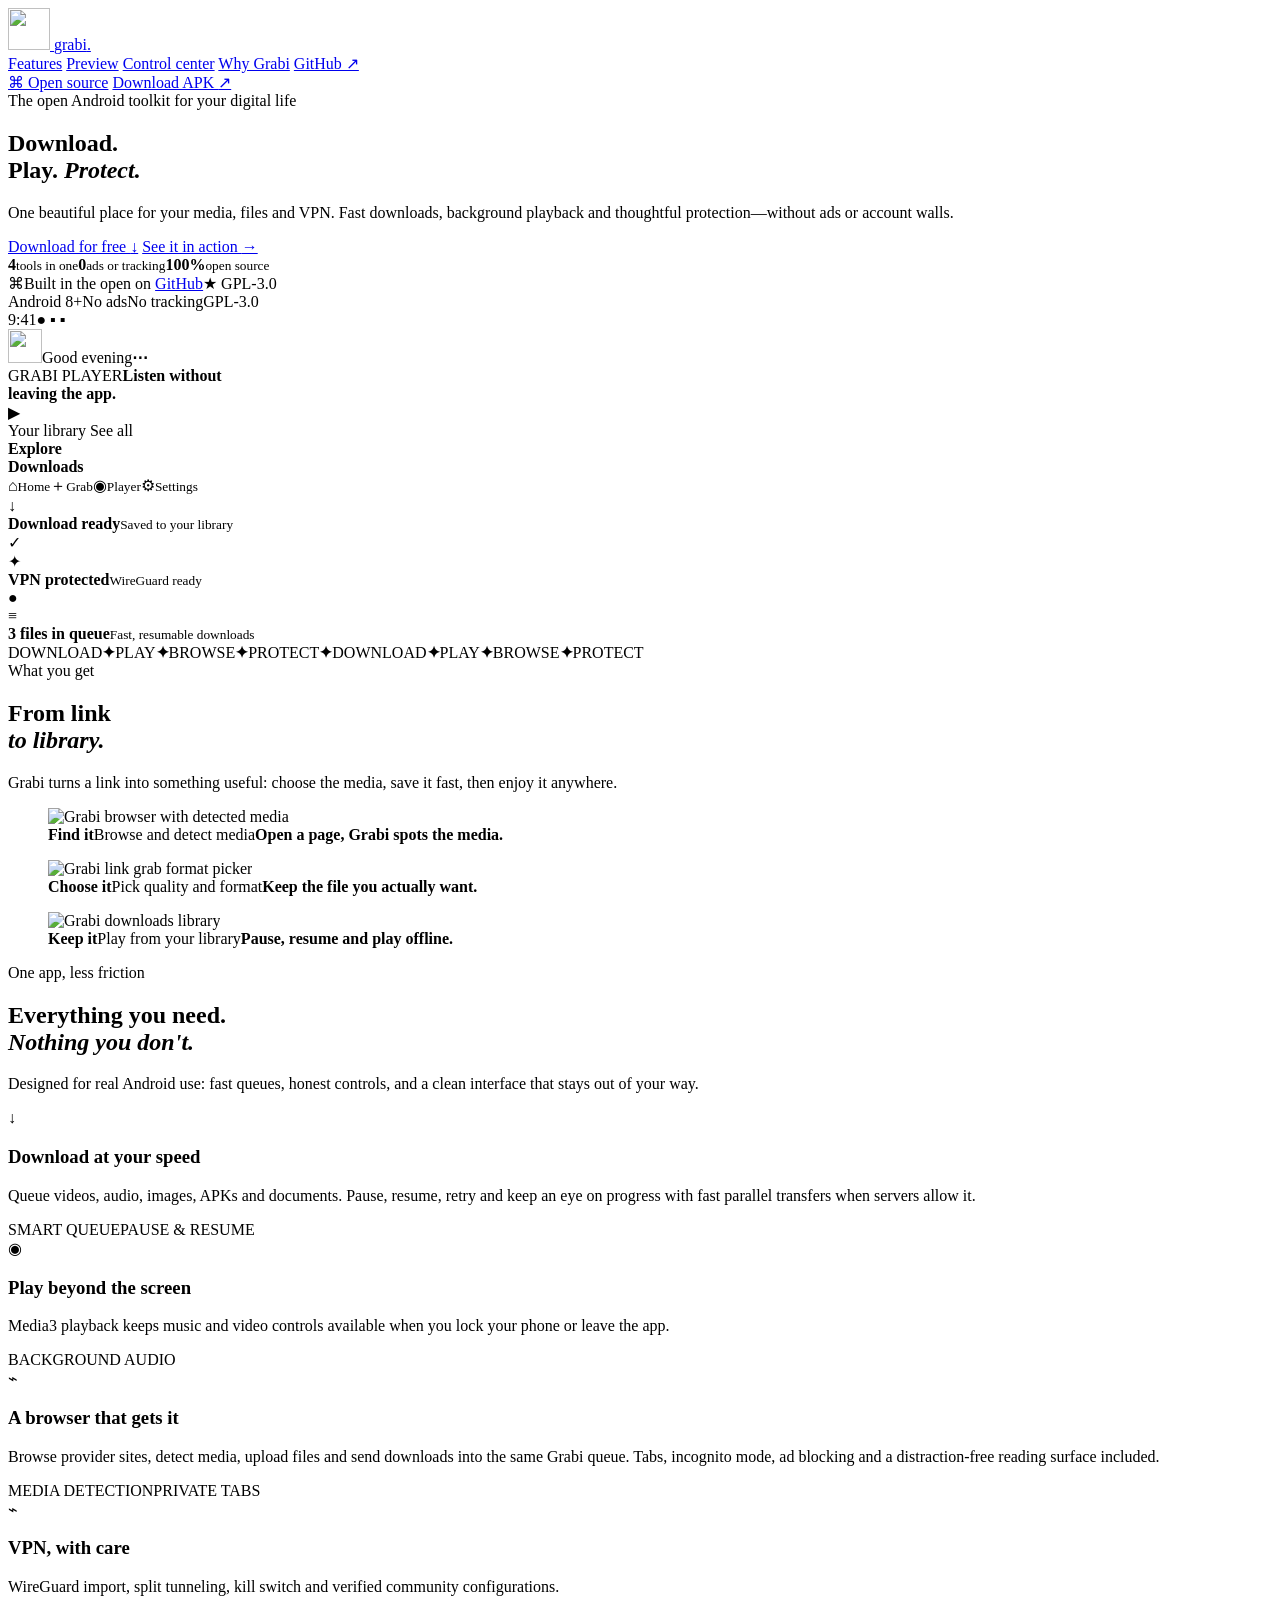
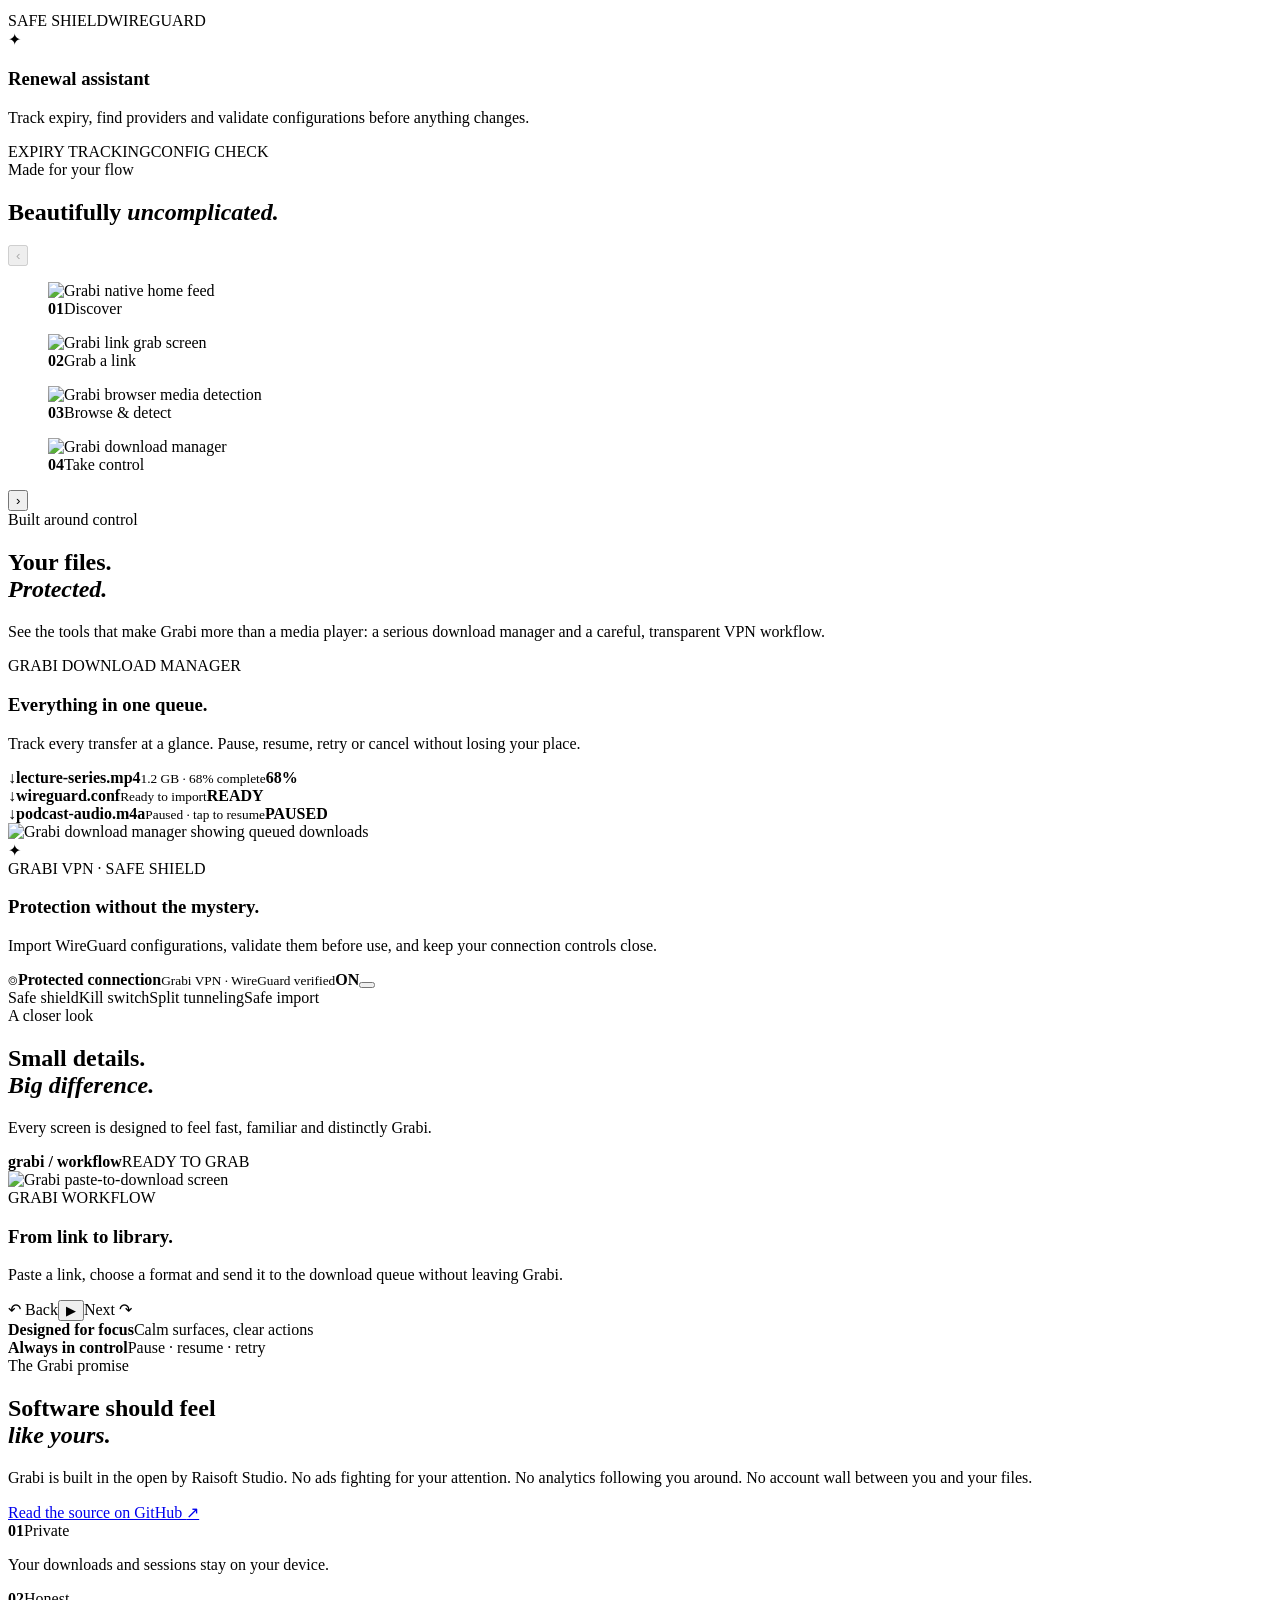
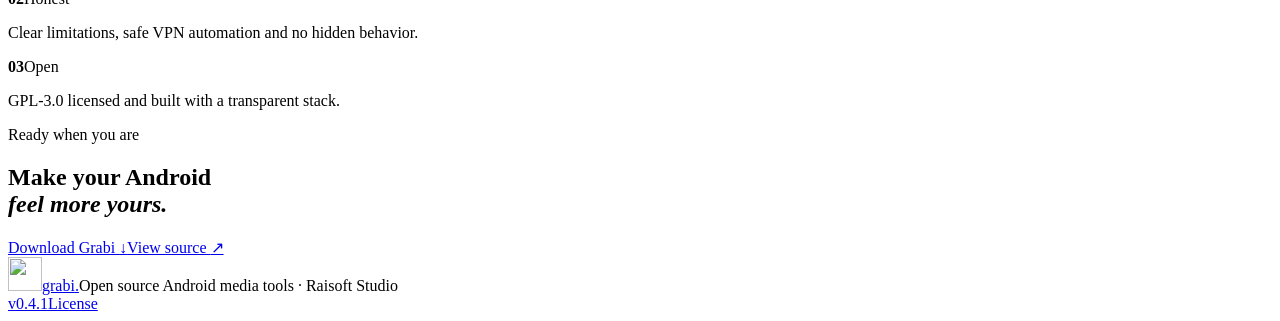
==== website/index.html @ 08a5927a "design: replace feature numbers with benefit capsules Co-authored-by: Copilot <223556219+Copilot@use" ====
<!doctype html>
<html lang="en">
  <head>
    <meta charset="utf-8">
    <meta name="viewport" content="width=device-width, initial-scale=1">
    <meta name="theme-color" content="#f5f0e8">
    <meta name="description" content="Grabi is a private, open-source Android downloader, player, browser and VPN companion. Download media, play in the background, browse safely and manage WireGuard configurations.">
    <meta name="keywords" content="Android video downloader, open source downloader, background player, media browser, WireGuard VPN, Grabi">
    <meta name="author" content="Raisul Islam · Raisoft Studio">
    <meta property="og:type" content="website">
    <meta property="og:url" content="https://grabi.app/">
    <meta property="og:title" content="Grabi · Your media, your way">
    <meta property="og:description" content="A beautiful, private Android media toolkit with a fast download queue, native player, browser and WireGuard VPN tools.">
    <meta property="og:image" content="https://grabi.app/assets/grabi_logo.png">
    <meta name="twitter:card" content="summary_large_image">
    <meta name="twitter:title" content="Grabi · Your media, your way">
    <meta name="twitter:description" content="Open-source Android downloads, playback, browsing and VPN tools.">
    <meta name="twitter:image" content="https://grabi.app/assets/grabi_logo.png">
    <link rel="canonical" href="https://grabi.app/">
    <link rel="icon" href="/assets/grabi_logo.png">
    <link rel="preconnect" href="https://fonts.googleapis.com">
    <link rel="preconnect" href="https://fonts.gstatic.com" crossorigin>
    <link href="https://fonts.googleapis.com/css2?family=DM+Sans:wght@400;500;600;700&family=Space+Grotesk:wght@500;600;700&display=swap" rel="stylesheet">
    <link rel="stylesheet" href="/styles.css">
    <script type="application/ld+json">
      {
        "@context": "https://schema.org",
        "@type": "SoftwareApplication",
        "name": "Grabi",
        "applicationCategory": "MultimediaApplication",
        "operatingSystem": "Android 8.0+",
        "softwareVersion": "0.4.1",
        "description": "Open-source Android downloader, player, browser and WireGuard VPN companion.",
        "downloadUrl": "https://github.com/raicore-official/grabi/releases/download/v0.4.1/grabi-v0.4.1.apk",
        "license": "https://www.gnu.org/licenses/gpl-3.0.html",
        "author": { "@type": "Person", "name": "Raisul Islam" },
        "offers": { "@type": "Offer", "price": "0", "priceCurrency": "USD" }
      }
    </script>
  </head>
  <body>
    <div class="grain" aria-hidden="true"></div>
    <header class="nav shell">
      <a class="brand" href="/" aria-label="Grabi home">
        <img src="/assets/grabi_logo.png" alt="" width="42" height="42">
        <span>grabi<span class="dot">.</span></span>
      </a>
      <nav aria-label="Main navigation">
        <a href="#features">Features</a>
        <a href="#screens">Preview</a>
        <a href="#control">Control center</a>
        <a href="#why">Why Grabi</a>
        <a href="https://github.com/raicore-official/grabi" target="_blank" rel="noreferrer">GitHub ↗</a>
      </nav>
      <div class="nav-actions">
        <a class="github-link" href="https://github.com/raicore-official/grabi" target="_blank" rel="noreferrer"><span class="github-mark">⌘</span> Open source</a>
        <a class="button button-small button-quiet" data-download-link href="https://github.com/raicore-official/grabi/releases/download/v0.4.1/grabi-v0.4.1.apk">Download APK <span>↗</span></a>
      </div>
    </header>

    <main>
      <section class="hero shell">
        <div class="hero-copy reveal">
          <div class="eyebrow"><span class="pulse"></span> The open Android toolkit for your digital life</div>
          <h1>Download.<br>Play. <em>Protect.</em></h1>
          <p class="hero-lede">One beautiful place for your media, files and VPN. Fast downloads, background playback and thoughtful protection—without ads or account walls.</p>
          <div class="hero-actions">
            <a class="button button-primary" data-download-link href="https://github.com/raicore-official/grabi/releases/download/v0.4.2/grabi-v0.4.2.apk">Download for free <span>↓</span></a>
            <a class="text-link" href="#control">See it in action <span>→</span></a>
          </div>
          <div class="hero-proof"><span><strong>4</strong><small>tools in one</small></span><i></i><span><strong>0</strong><small>ads or tracking</small></span><i></i><span><strong>100%</strong><small>open source</small></span></div>
          <div class="hero-source"><span class="source-avatar">⌘</span><span>Built in the open on <a href="https://github.com/raicore-official/grabi" target="_blank" rel="noreferrer">GitHub</a></span><span class="source-stars">★  GPL-3.0</span></div>
          <div class="trust-row"><span>Android 8+</span><i></i><span>No ads</span><i></i><span>No tracking</span><i></i><span>GPL-3.0</span></div>
        </div>
        <div class="hero-art reveal reveal-delay" aria-label="Grabi app preview">
          <div class="orb orb-one"></div><div class="orb orb-two"></div>
          <div class="phone">
            <div class="phone-top"><span>9:41</span><span>● ▪ ▪</span></div>
            <div class="phone-brand"><img src="/assets/grabi_logo.png" alt="" width="34" height="34"><span>Good evening</span><b>⋯</b></div>
            <div class="phone-card featured"><span class="mini-label">GRABI PLAYER</span><strong>Listen without<br>leaving the app.</strong><div class="play-circle">▶</div></div>
            <div class="phone-heading">Your library <span>See all</span></div>
            <div class="mini-grid"><div><img src="/assets/home.png" alt=""><b>Explore</b></div><div><img src="/assets/downloads.png" alt=""><b>Downloads</b></div></div>
            <div class="phone-nav"><span>⌂<small>Home</small></span><span>＋<small>Grab</small></span><span>◉<small>Player</small></span><span>⚙<small>Settings</small></span></div>
          </div>
          <div class="float-card float-download"><span class="float-icon">↓</span><div><b>Download ready</b><small>Saved to your library</small></div><span class="check">✓</span></div>
          <div class="float-card float-private"><span>✦</span><div><b>VPN protected</b><small>WireGuard ready</small></div><span class="check">●</span></div>
          <div class="float-card float-queue"><span class="float-icon">≡</span><div><b>3 files in queue</b><small>Fast, resumable downloads</small></div></div>
        </div>
      </section>

      <section class="ticker" aria-label="Grabi capabilities">
        <div class="ticker-track"><span>DOWNLOAD</span><b>✦</b><span>PLAY</span><b>✦</b><span>BROWSE</span><b>✦</b><span>PROTECT</span><b>✦</b><span>DOWNLOAD</span><b>✦</b><span>PLAY</span><b>✦</b><span>BROWSE</span><b>✦</b><span>PROTECT</span></div>
      </section>

      <section class="inside-section shell">
        <div class="inside-heading section-intro reveal"><div class="eyebrow">What you get</div><h2>From link<br><em>to library.</em></h2><p>Grabi turns a link into something useful: choose the media, save it fast, then enjoy it anywhere.</p></div>
        <div class="inside-grid">
          <figure class="inside-card inside-browser reveal"><img src="/assets/browser.png" alt="Grabi browser with detected media"><figcaption><b>Find it</b><span>Browse and detect media</span><strong>Open a page, Grabi spots the media.</strong></figcaption></figure>
          <figure class="inside-card inside-grab reveal reveal-delay"><img src="/assets/grab.png" alt="Grabi link grab format picker"><figcaption><b>Choose it</b><span>Pick quality and format</span><strong>Keep the file you actually want.</strong></figcaption></figure>
          <figure class="inside-card inside-explore reveal"><img src="/assets/downloads.png" alt="Grabi downloads library"><figcaption><b>Keep it</b><span>Play from your library</span><strong>Pause, resume and play offline.</strong></figcaption></figure>
        </div>
      </section>

      <section id="features" class="section shell">
        <div class="section-intro reveal"><div class="eyebrow">One app, less friction</div><h2>Everything you need.<br><em>Nothing you don't.</em></h2><p>Designed for real Android use: fast queues, honest controls, and a clean interface that stays out of your way.</p></div>
        <div class="feature-grid">
          <article class="feature-card download-topic feature-wide reveal"><div class="feature-icon orange">↓</div><h3>Download at your speed</h3><p>Queue videos, audio, images, APKs and documents. Pause, resume, retry and keep an eye on progress with fast parallel transfers when servers allow it.</p><span class="feature-tag">SMART QUEUE</span><span class="feature-tag">PAUSE &amp; RESUME</span></article>
          <article class="feature-card player-topic dark-card reveal"><div class="feature-icon mint">◉</div><h3>Play beyond the screen</h3><p>Media3 playback keeps music and video controls available when you lock your phone or leave the app.</p><span class="feature-tag">BACKGROUND AUDIO</span></article>
          <article class="feature-card browser-topic feature-wide lavender reveal"><div class="feature-icon violet">⌁</div><h3>A browser that gets it</h3><p>Browse provider sites, detect media, upload files and send downloads into the same Grabi queue. Tabs, incognito mode, ad blocking and a distraction-free reading surface included.</p><span class="feature-tag">MEDIA DETECTION</span><span class="feature-tag">PRIVATE TABS</span></article>
          <article class="feature-card vpn-topic reveal"><div class="feature-icon peach">⌁</div><h3>VPN, with care</h3><p>WireGuard import, split tunneling, kill switch and verified community configurations.</p><span class="feature-tag">SAFE SHIELD</span><span class="feature-tag">WIREGUARD</span></article>
          <article class="feature-card renewal-topic reveal"><div class="feature-icon blue">✦</div><h3>Renewal assistant</h3><p>Track expiry, find providers and validate configurations before anything changes.</p><span class="feature-tag">EXPIRY TRACKING</span><span class="feature-tag">CONFIG CHECK</span></article>
        </div>
      </section>

      <section id="screens" class="screens-section">
        <div class="shell">
          <div class="section-intro reveal"><div class="eyebrow">Made for your flow</div><h2>Beautifully <em>uncomplicated.</em></h2></div>
          <div class="screens-carousel">
            <button class="carousel-arrow carousel-prev" type="button" aria-label="Previous app preview" disabled>‹</button>
            <div class="screens-scroll" tabindex="0">
            <figure class="screen-shot reveal"><img src="/assets/home.png" alt="Grabi native home feed"><figcaption><b>01</b><span>Discover</span></figcaption></figure>
            <figure class="screen-shot screen-offset reveal reveal-delay"><img src="/assets/grab.png" alt="Grabi link grab screen"><figcaption><b>02</b><span>Grab a link</span></figcaption></figure>
            <figure class="screen-shot reveal"><img src="/assets/browser.png" alt="Grabi browser media detection"><figcaption><b>03</b><span>Browse & detect</span></figcaption></figure>
            <figure class="screen-shot screen-offset reveal reveal-delay"><img src="/assets/downloads.png" alt="Grabi download manager"><figcaption><b>04</b><span>Take control</span></figcaption></figure>
            </div>
            <button class="carousel-arrow carousel-next" type="button" aria-label="Next app preview">›</button>
          </div>
        </div>
      </section>

      <section id="control" class="control-section shell">
        <div class="section-intro reveal"><div class="eyebrow">Built around control</div><h2>Your files.<br><em>Protected.</em></h2><p>See the tools that make Grabi more than a media player: a serious download manager and a careful, transparent VPN workflow.</p></div>
        <div class="control-grid">
          <article class="control-card download-control reveal">
            <div class="control-copy"><span class="mini-label">GRABI DOWNLOAD MANAGER</span><h3>Everything in one queue.</h3><p>Track every transfer at a glance. Pause, resume, retry or cancel without losing your place.</p><div class="transfer-list"><div><span class="transfer-icon">↓</span><span><b>lecture-series.mp4</b><small>1.2 GB · 68% complete</small></span><strong>68%</strong></div><div><span class="transfer-icon">↓</span><span><b>wireguard.conf</b><small>Ready to import</small></span><strong class="ready">READY</strong></div><div><span class="transfer-icon">↓</span><span><b>podcast-audio.m4a</b><small>Paused · tap to resume</small></span><strong class="paused">PAUSED</strong></div></div></div>
            <img src="/assets/downloads.png" alt="Grabi download manager showing queued downloads">
          </article>
          <article class="control-card vpn-control reveal reveal-delay">
            <div class="vpn-orbit" aria-hidden="true"><span>✦</span><i></i><i></i></div>
            <div class="control-copy"><span class="mini-label">GRABI VPN · SAFE SHIELD</span><h3>Protection without the mystery.</h3><p>Import WireGuard configurations, validate them before use, and keep your connection controls close.</p><div class="vpn-status" data-vpn-status="on"><span class="vpn-shield" aria-hidden="true">⌾</span><span class="status-dot"></span><span><b class="vpn-status-title">Protected connection</b><small class="vpn-status-detail">Grabi VPN · WireGuard verified</small></span><strong class="vpn-status-state">ON</strong><button class="vpn-toggle" type="button" aria-pressed="true" aria-label="Turn VPN off"><span></span></button></div><div class="vpn-pills"><span>Safe shield</span><span>Kill switch</span><span>Split tunneling</span><span>Safe import</span></div></div>
          </article>
        </div>
      </section>

      <section class="showcase shell">
        <div class="showcase-heading reveal"><div class="eyebrow">A closer look</div><h2>Small details.<br><em>Big difference.</em></h2><p>Every screen is designed to feel fast, familiar and distinctly Grabi.</p></div>
        <div class="showcase-board reveal reveal-delay">
          <div class="showcase-window">
            <div class="window-bar"><span><i></i><i></i><i></i></span><b>grabi / workflow</b><span class="window-pill">READY TO GRAB</span></div>
            <div class="window-content">
              <div class="album-art"><img src="/assets/grab.png" alt="Grabi paste-to-download screen"></div>
              <div class="player-details"><span class="mini-label">GRABI WORKFLOW</span><h3>From link to library.</h3><p>Paste a link, choose a format and send it to the download queue without leaving Grabi.</p><div class="wave"><i></i><i></i><i></i><i></i><i></i><i></i><i></i><i></i><i></i><i></i><i></i><i></i></div><div class="player-controls"><span>↶ Back</span><button class="play-action" type="button" aria-label="Play workflow" aria-pressed="false">▶</button><span>Next ↷</span></div></div>
            </div>
          </div>
          <div class="showcase-note note-one"><b>Designed for focus</b><span>Calm surfaces, clear actions</span></div>
          <div class="showcase-note note-two"><b>Always in control</b><span>Pause · resume · retry</span></div>
        </div>
      </section>

      <section id="why" class="why-section shell">
        <div class="why-copy reveal"><div class="eyebrow">The Grabi promise</div><h2>Software should feel<br><em>like yours.</em></h2><p>Grabi is built in the open by Raisoft Studio. No ads fighting for your attention. No analytics following you around. No account wall between you and your files.</p><a class="text-link" href="https://github.com/raicore-official/grabi" target="_blank" rel="noreferrer">Read the source on GitHub <span>↗</span></a></div>
        <div class="principles reveal reveal-delay"><div class="principle"><strong>01</strong><span>Private</span><p>Your downloads and sessions stay on your device.</p></div><div class="principle"><strong>02</strong><span>Honest</span><p>Clear limitations, safe VPN automation and no hidden behavior.</p></div><div class="principle"><strong>03</strong><span>Open</span><p>GPL-3.0 licensed and built with a transparent stack.</p></div></div>
      </section>

      <section class="cta shell reveal"><div><div class="eyebrow">Ready when you are</div><h2>Make your Android<br><em>feel more yours.</em></h2></div><div class="cta-actions"><a class="button button-primary button-large" data-download-link href="https://github.com/raicore-official/grabi/releases/download/v0.4.1/grabi-v0.4.1.apk">Download Grabi <span>↓</span></a><a class="button button-outline button-large" href="https://github.com/raicore-official/grabi" target="_blank" rel="noreferrer">View source <span>↗</span></a></div></section>
    </main>

    <footer class="footer shell"><a class="brand" href="/"><img src="/assets/grabi_logo.png" alt="" width="34" height="34"><span>grabi<span class="dot">.</span></span></a><span>Open source Android media tools · Raisoft Studio</span><div><a href="https://github.com/raicore-official/grabi/releases/tag/v0.4.1">v0.4.1</a><a href="https://github.com/raicore-official/grabi/blob/main/LICENSE">License</a></div></footer>
    <script src="/app.js"></script>
  </body>
</html>
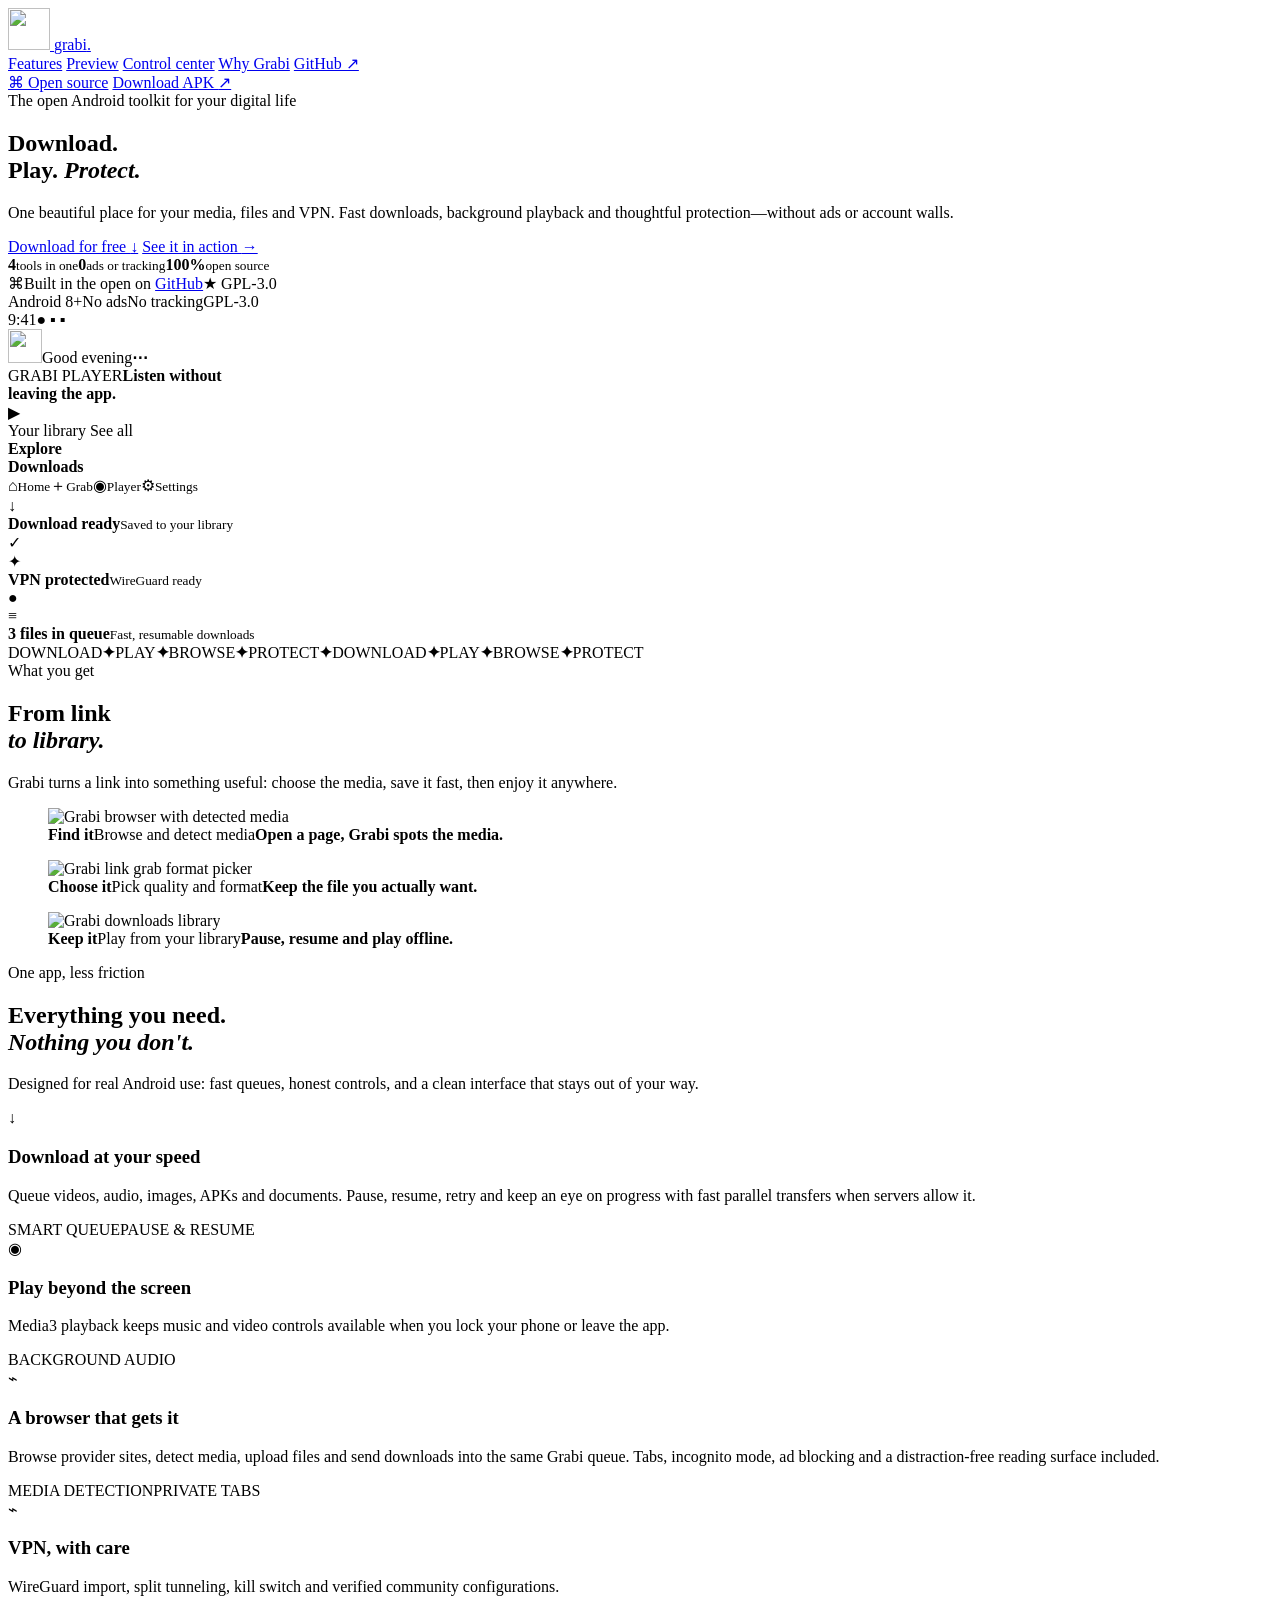
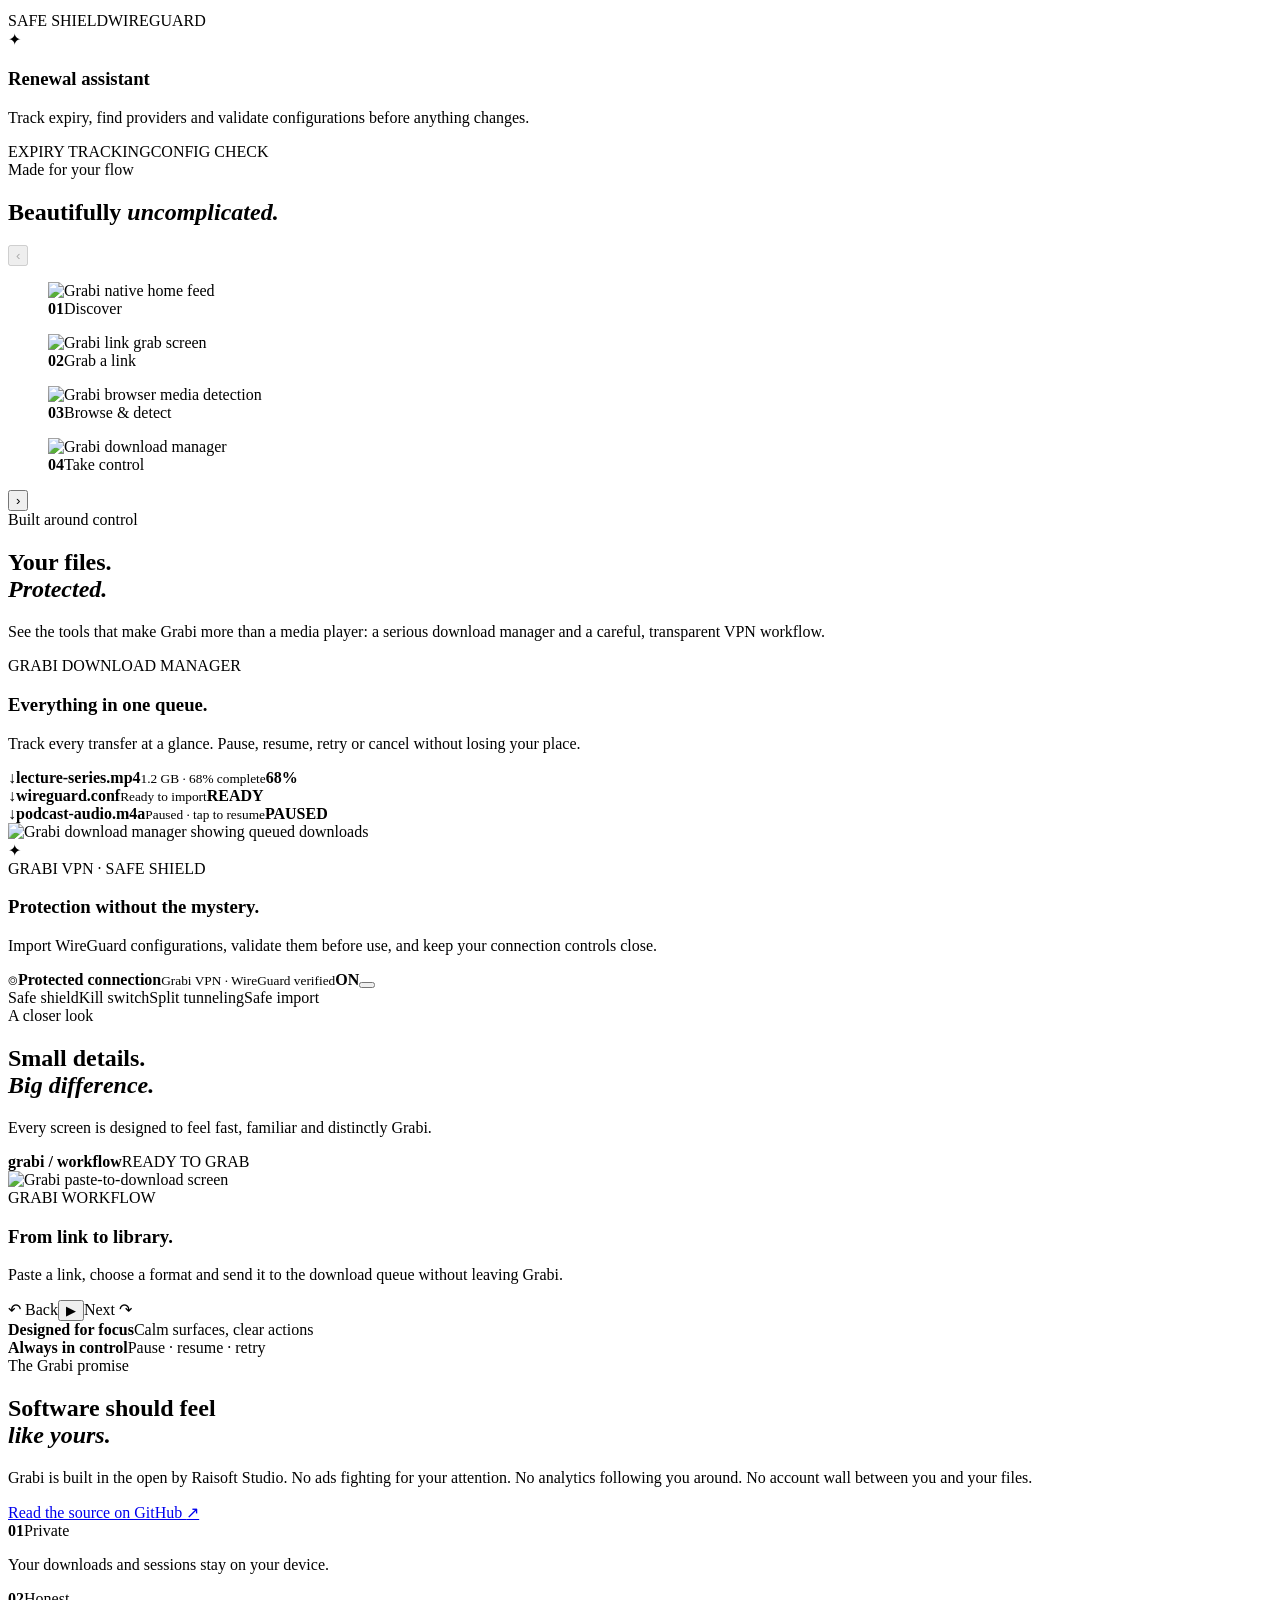
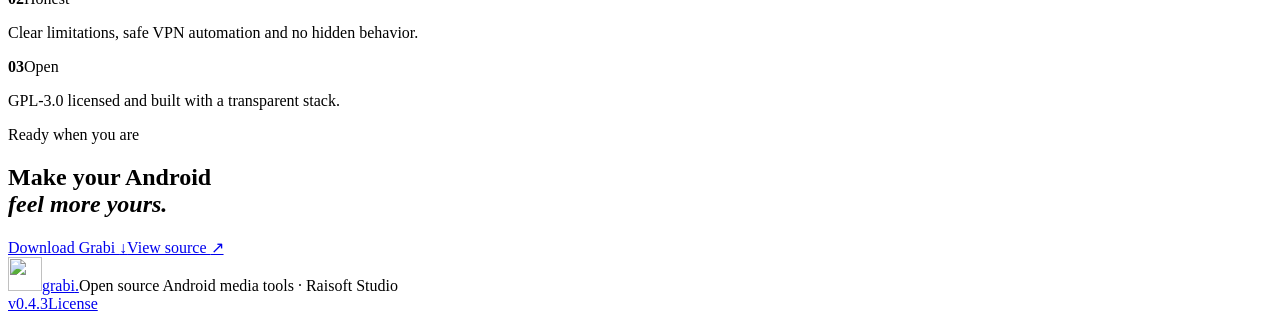
==== commit 9a232991: "release: polish VPN shield card and bump 0.4.3 Co-authored-by: Copilot <223556219+Copilot@users.nore" ====
--- a/website/index.html
+++ b/website/index.html
@@ -29,9 +29,9 @@
         "name": "Grabi",
         "applicationCategory": "MultimediaApplication",
         "operatingSystem": "Android 8.0+",
-        "softwareVersion": "0.4.1",
+        "softwareVersion": "0.4.3",
         "description": "Open-source Android downloader, player, browser and WireGuard VPN companion.",
-        "downloadUrl": "https://github.com/raicore-official/grabi/releases/download/v0.4.1/grabi-v0.4.1.apk",
+        "downloadUrl": "https://github.com/raicore-official/grabi/releases/download/v0.4.3/grabi-v0.4.3.apk",
         "license": "https://www.gnu.org/licenses/gpl-3.0.html",
         "author": { "@type": "Person", "name": "Raisul Islam" },
         "offers": { "@type": "Offer", "price": "0", "priceCurrency": "USD" }
@@ -54,7 +54,7 @@
       </nav>
       <div class="nav-actions">
         <a class="github-link" href="https://github.com/raicore-official/grabi" target="_blank" rel="noreferrer"><span class="github-mark">⌘</span> Open source</a>
-        <a class="button button-small button-quiet" data-download-link href="https://github.com/raicore-official/grabi/releases/download/v0.4.1/grabi-v0.4.1.apk">Download APK <span>↗</span></a>
+        <a class="button button-small button-quiet" data-download-link href="https://github.com/raicore-official/grabi/releases/download/v0.4.3/grabi-v0.4.3.apk">Download APK <span>↗</span></a>
       </div>
     </header>
 
@@ -162,10 +162,10 @@
         <div class="principles reveal reveal-delay"><div class="principle"><strong>01</strong><span>Private</span><p>Your downloads and sessions stay on your device.</p></div><div class="principle"><strong>02</strong><span>Honest</span><p>Clear limitations, safe VPN automation and no hidden behavior.</p></div><div class="principle"><strong>03</strong><span>Open</span><p>GPL-3.0 licensed and built with a transparent stack.</p></div></div>
       </section>
 
-      <section class="cta shell reveal"><div><div class="eyebrow">Ready when you are</div><h2>Make your Android<br><em>feel more yours.</em></h2></div><div class="cta-actions"><a class="button button-primary button-large" data-download-link href="https://github.com/raicore-official/grabi/releases/download/v0.4.1/grabi-v0.4.1.apk">Download Grabi <span>↓</span></a><a class="button button-outline button-large" href="https://github.com/raicore-official/grabi" target="_blank" rel="noreferrer">View source <span>↗</span></a></div></section>
+      <section class="cta shell reveal"><div><div class="eyebrow">Ready when you are</div><h2>Make your Android<br><em>feel more yours.</em></h2></div><div class="cta-actions"><a class="button button-primary button-large" data-download-link href="https://github.com/raicore-official/grabi/releases/download/v0.4.3/grabi-v0.4.3.apk">Download Grabi <span>↓</span></a><a class="button button-outline button-large" href="https://github.com/raicore-official/grabi" target="_blank" rel="noreferrer">View source <span>↗</span></a></div></section>
     </main>
 
-    <footer class="footer shell"><a class="brand" href="/"><img src="/assets/grabi_logo.png" alt="" width="34" height="34"><span>grabi<span class="dot">.</span></span></a><span>Open source Android media tools · Raisoft Studio</span><div><a href="https://github.com/raicore-official/grabi/releases/tag/v0.4.1">v0.4.1</a><a href="https://github.com/raicore-official/grabi/blob/main/LICENSE">License</a></div></footer>
+    <footer class="footer shell"><a class="brand" href="/"><img src="/assets/grabi_logo.png" alt="" width="34" height="34"><span>grabi<span class="dot">.</span></span></a><span>Open source Android media tools · Raisoft Studio</span><div><a href="https://github.com/raicore-official/grabi/releases/tag/v0.4.3">v0.4.3</a><a href="https://github.com/raicore-official/grabi/blob/main/LICENSE">License</a></div></footer>
     <script src="/app.js"></script>
   </body>
 </html>
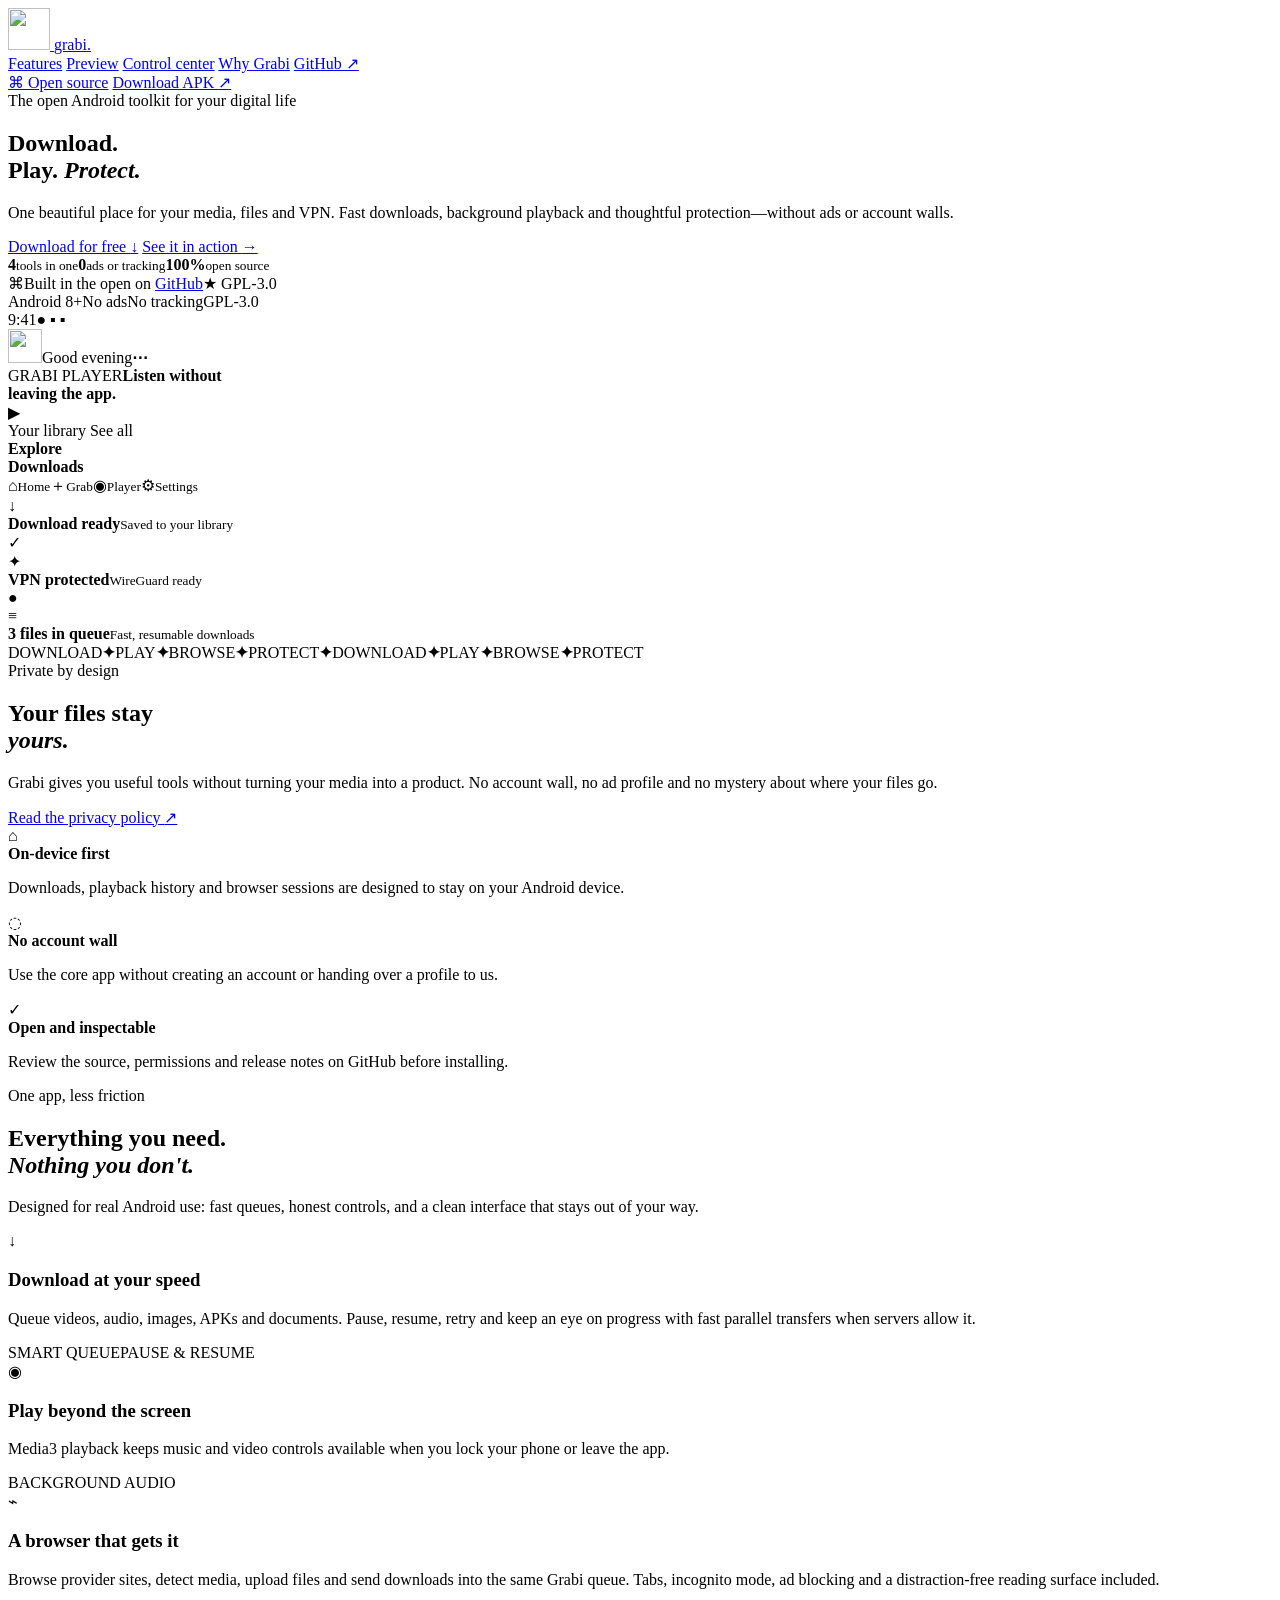
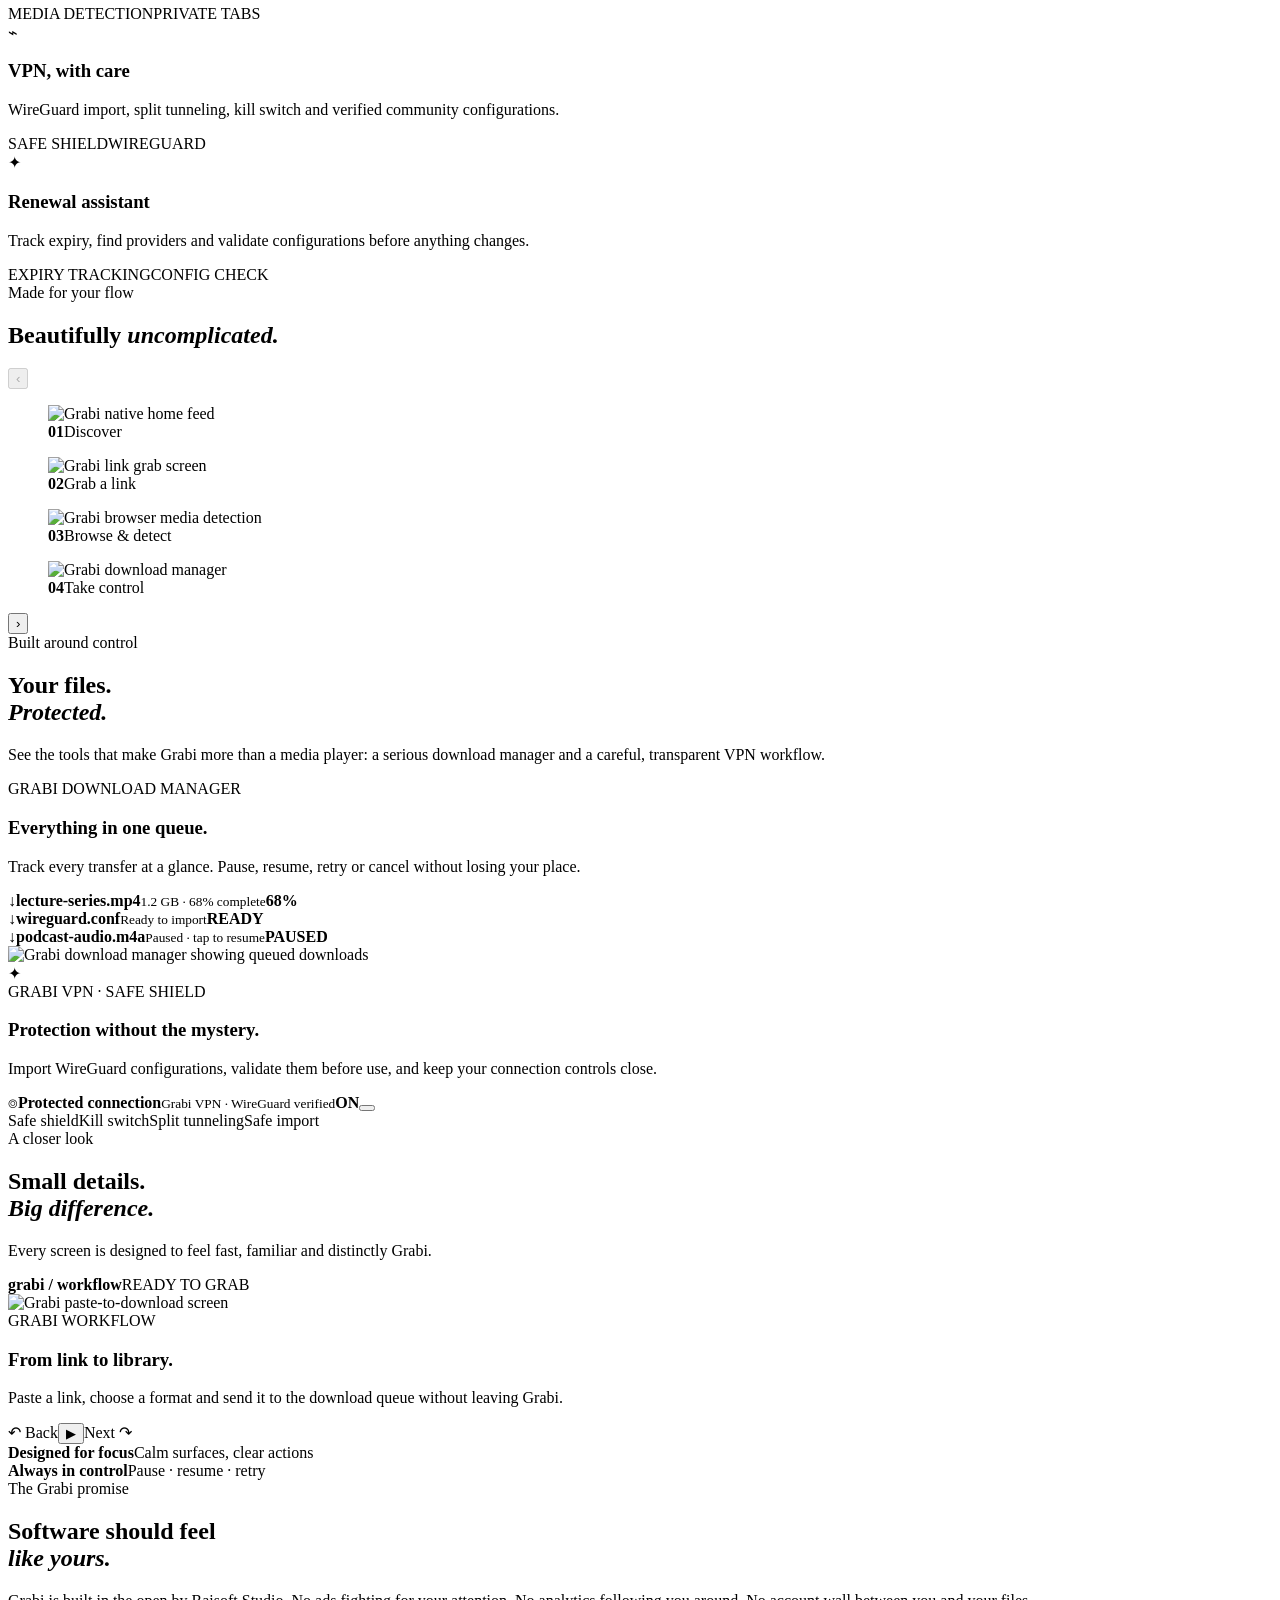
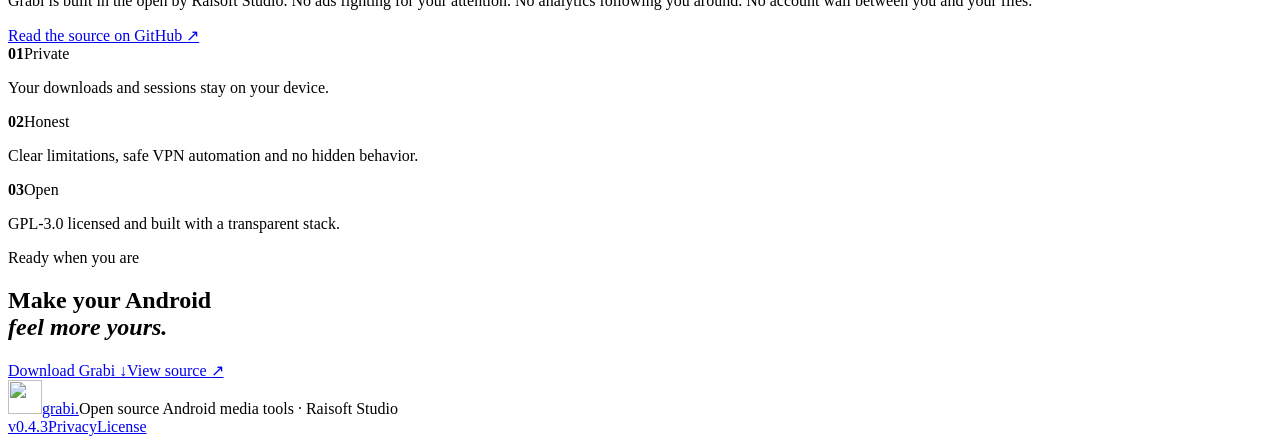
==== commit 9a3f7523: "website: replace showcase with privacy section Co-authored-by: Copilot <223556219+Copilot@users.nore" ====
--- a/website/index.html
+++ b/website/index.html
@@ -65,7 +65,7 @@
           <h1>Download.<br>Play. <em>Protect.</em></h1>
           <p class="hero-lede">One beautiful place for your media, files and VPN. Fast downloads, background playback and thoughtful protection—without ads or account walls.</p>
           <div class="hero-actions">
-            <a class="button button-primary" data-download-link href="https://github.com/raicore-official/grabi/releases/download/v0.4.2/grabi-v0.4.2.apk">Download for free <span>↓</span></a>
+            <a class="button button-primary" data-download-link href="https://github.com/raicore-official/grabi/releases/download/v0.4.3/grabi-v0.4.3.apk">Download for free <span>↓</span></a>
             <a class="text-link" href="#control">See it in action <span>→</span></a>
           </div>
           <div class="hero-proof"><span><strong>4</strong><small>tools in one</small></span><i></i><span><strong>0</strong><small>ads or tracking</small></span><i></i><span><strong>100%</strong><small>open source</small></span></div>
@@ -92,12 +92,17 @@
         <div class="ticker-track"><span>DOWNLOAD</span><b>✦</b><span>PLAY</span><b>✦</b><span>BROWSE</span><b>✦</b><span>PROTECT</span><b>✦</b><span>DOWNLOAD</span><b>✦</b><span>PLAY</span><b>✦</b><span>BROWSE</span><b>✦</b><span>PROTECT</span></div>
       </section>
 
-      <section class="inside-section shell">
-        <div class="inside-heading section-intro reveal"><div class="eyebrow">What you get</div><h2>From link<br><em>to library.</em></h2><p>Grabi turns a link into something useful: choose the media, save it fast, then enjoy it anywhere.</p></div>
-        <div class="inside-grid">
-          <figure class="inside-card inside-browser reveal"><img src="/assets/browser.png" alt="Grabi browser with detected media"><figcaption><b>Find it</b><span>Browse and detect media</span><strong>Open a page, Grabi spots the media.</strong></figcaption></figure>
-          <figure class="inside-card inside-grab reveal reveal-delay"><img src="/assets/grab.png" alt="Grabi link grab format picker"><figcaption><b>Choose it</b><span>Pick quality and format</span><strong>Keep the file you actually want.</strong></figcaption></figure>
-          <figure class="inside-card inside-explore reveal"><img src="/assets/downloads.png" alt="Grabi downloads library"><figcaption><b>Keep it</b><span>Play from your library</span><strong>Pause, resume and play offline.</strong></figcaption></figure>
+      <section class="privacy-section shell">
+        <div class="privacy-intro section-intro reveal">
+          <div class="eyebrow">Private by design</div>
+          <h2>Your files stay<br><em>yours.</em></h2>
+          <p>Grabi gives you useful tools without turning your media into a product. No account wall, no ad profile and no mystery about where your files go.</p>
+          <a class="text-link" href="/privacy.html">Read the privacy policy <span>↗</span></a>
+        </div>
+        <div class="privacy-points">
+          <article class="privacy-point reveal"><span class="privacy-icon">⌂</span><div><b>On-device first</b><p>Downloads, playback history and browser sessions are designed to stay on your Android device.</p></div></article>
+          <article class="privacy-point reveal reveal-delay"><span class="privacy-icon">◌</span><div><b>No account wall</b><p>Use the core app without creating an account or handing over a profile to us.</p></div></article>
+          <article class="privacy-point reveal"><span class="privacy-icon">✓</span><div><b>Open and inspectable</b><p>Review the source, permissions and release notes on GitHub before installing.</p></div></article>
         </div>
       </section>
 
@@ -165,7 +170,7 @@
       <section class="cta shell reveal"><div><div class="eyebrow">Ready when you are</div><h2>Make your Android<br><em>feel more yours.</em></h2></div><div class="cta-actions"><a class="button button-primary button-large" data-download-link href="https://github.com/raicore-official/grabi/releases/download/v0.4.3/grabi-v0.4.3.apk">Download Grabi <span>↓</span></a><a class="button button-outline button-large" href="https://github.com/raicore-official/grabi" target="_blank" rel="noreferrer">View source <span>↗</span></a></div></section>
     </main>
 
-    <footer class="footer shell"><a class="brand" href="/"><img src="/assets/grabi_logo.png" alt="" width="34" height="34"><span>grabi<span class="dot">.</span></span></a><span>Open source Android media tools · Raisoft Studio</span><div><a href="https://github.com/raicore-official/grabi/releases/tag/v0.4.3">v0.4.3</a><a href="https://github.com/raicore-official/grabi/blob/main/LICENSE">License</a></div></footer>
+    <footer class="footer shell"><a class="brand" href="/"><img src="/assets/grabi_logo.png" alt="" width="34" height="34"><span>grabi<span class="dot">.</span></span></a><span>Open source Android media tools · Raisoft Studio</span><div><a href="https://github.com/raicore-official/grabi/releases/tag/v0.4.3">v0.4.3</a><a href="/privacy.html">Privacy</a><a href="https://github.com/raicore-official/grabi/blob/main/LICENSE">License</a></div></footer>
     <script src="/app.js"></script>
   </body>
 </html>
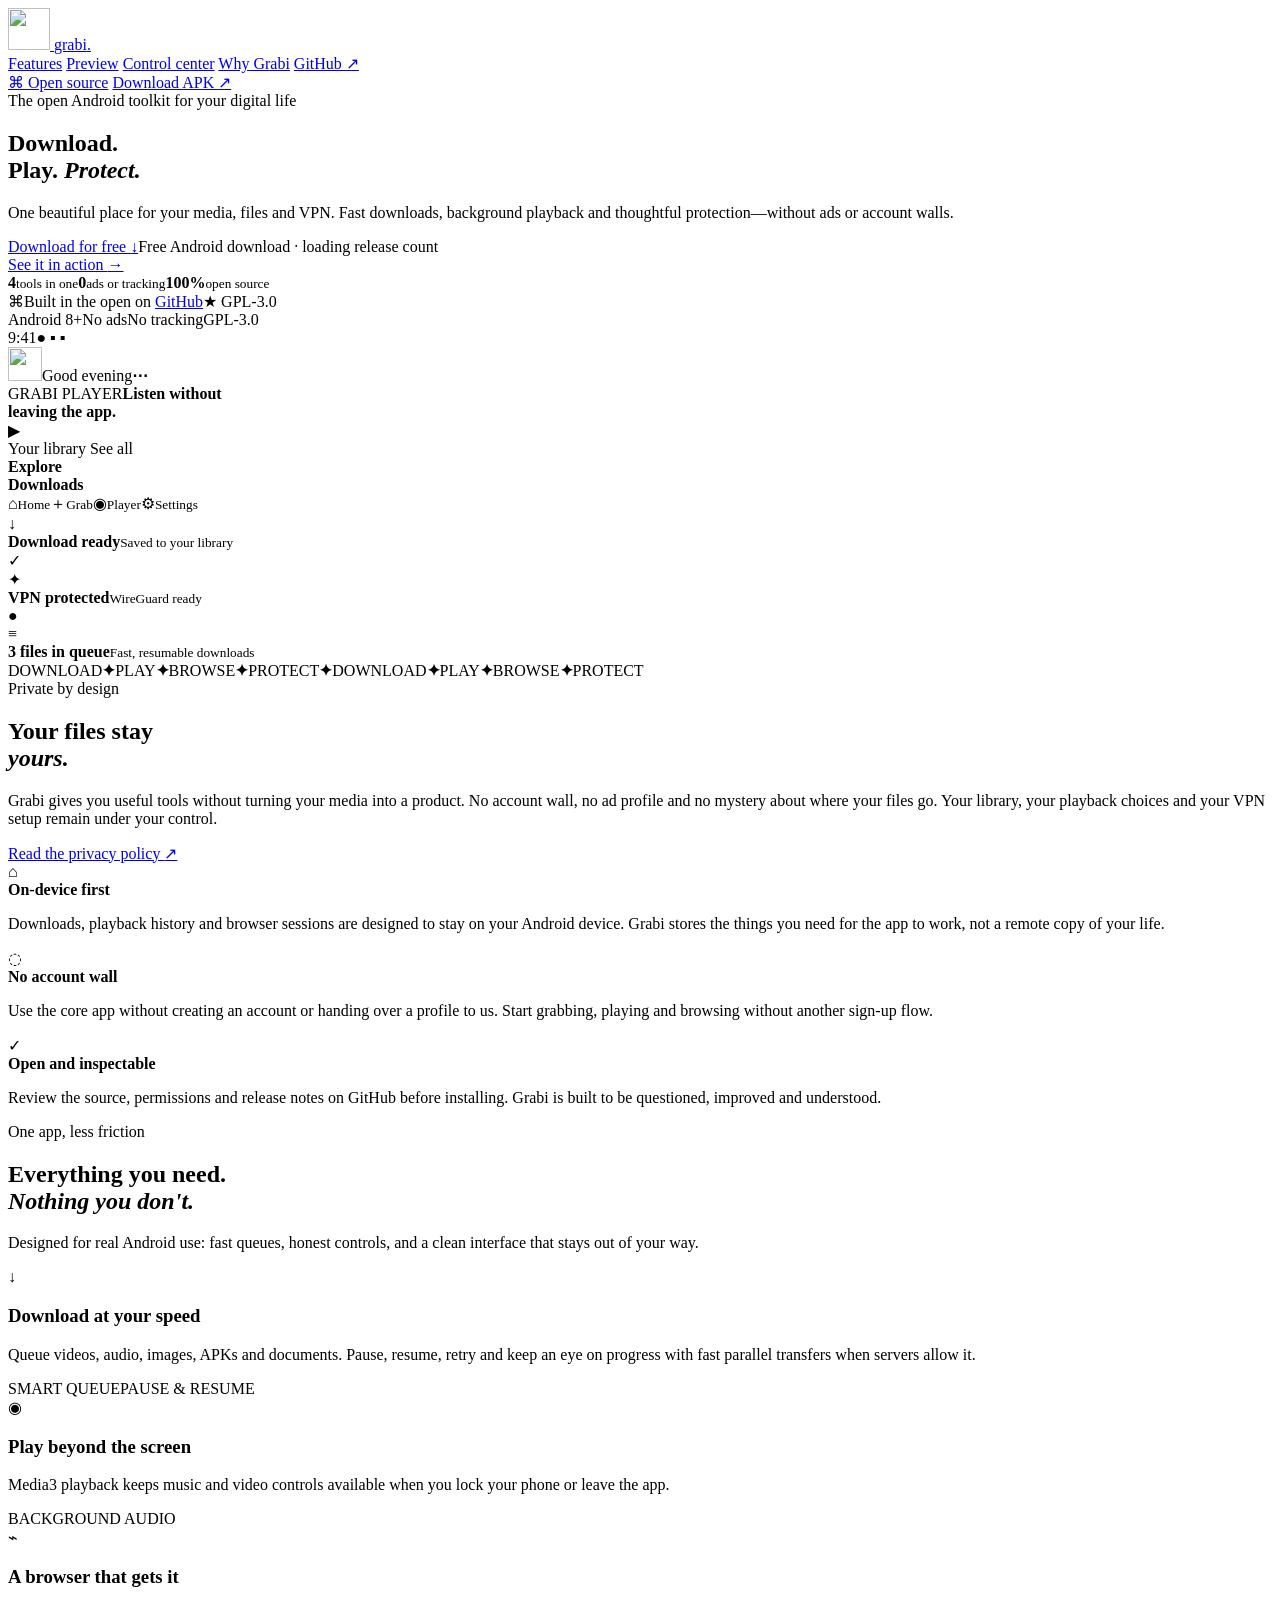
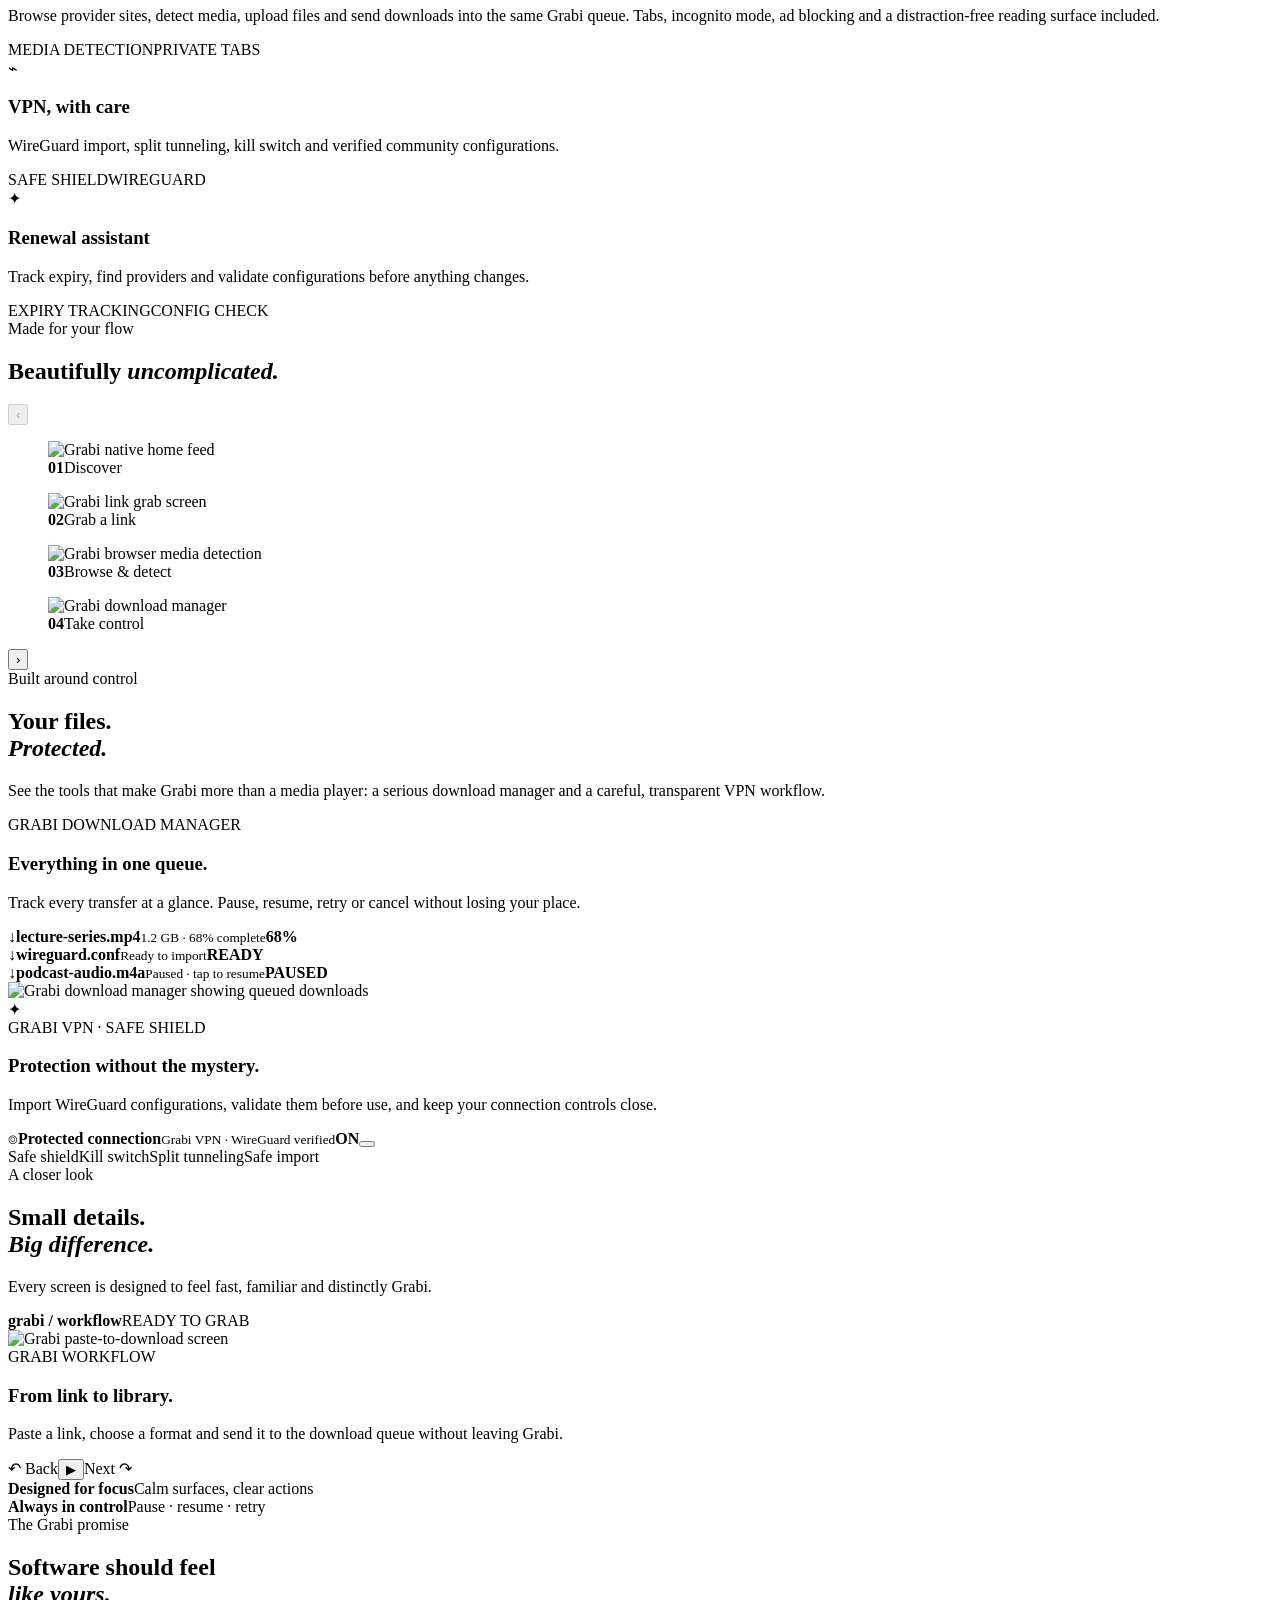
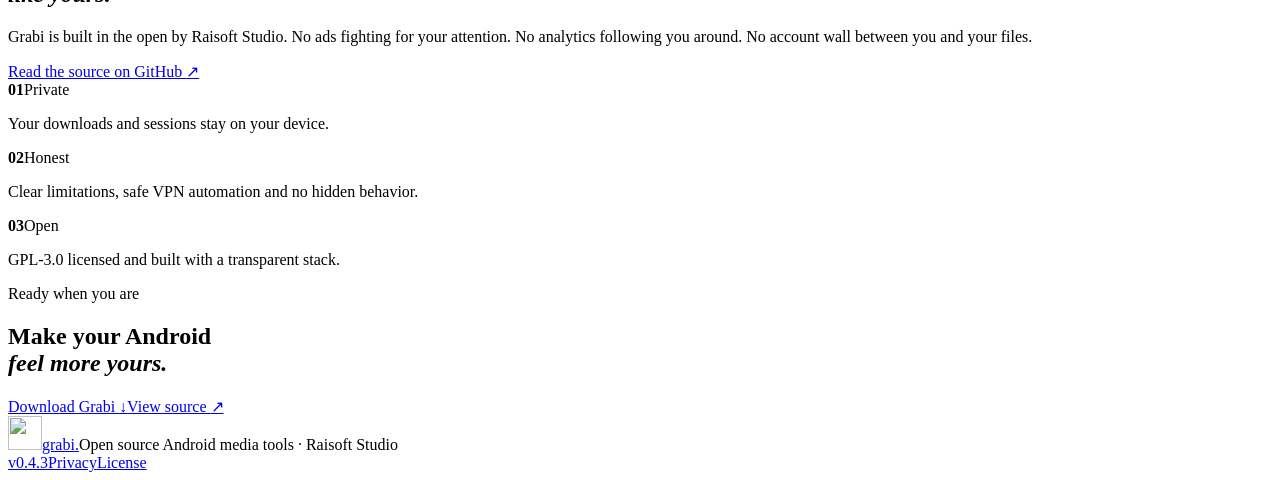
==== commit bee38a64: "website: expand privacy trust and show download count Co-authored-by: Copilot <223556219+Copilot@use" ====
--- a/website/index.html
+++ b/website/index.html
@@ -65,7 +65,7 @@
           <h1>Download.<br>Play. <em>Protect.</em></h1>
           <p class="hero-lede">One beautiful place for your media, files and VPN. Fast downloads, background playback and thoughtful protection—without ads or account walls.</p>
           <div class="hero-actions">
-            <a class="button button-primary" data-download-link href="https://github.com/raicore-official/grabi/releases/download/v0.4.3/grabi-v0.4.3.apk">Download for free <span>↓</span></a>
+            <div class="download-cta"><a class="button button-primary" data-download-link href="https://github.com/raicore-official/grabi/releases/download/v0.4.3/grabi-v0.4.3.apk">Download for free <span>↓</span></a><span class="download-count" data-download-count aria-live="polite">Free Android download · loading release count</span></div>
             <a class="text-link" href="#control">See it in action <span>→</span></a>
           </div>
           <div class="hero-proof"><span><strong>4</strong><small>tools in one</small></span><i></i><span><strong>0</strong><small>ads or tracking</small></span><i></i><span><strong>100%</strong><small>open source</small></span></div>
@@ -96,13 +96,13 @@
         <div class="privacy-intro section-intro reveal">
           <div class="eyebrow">Private by design</div>
           <h2>Your files stay<br><em>yours.</em></h2>
-          <p>Grabi gives you useful tools without turning your media into a product. No account wall, no ad profile and no mystery about where your files go.</p>
+          <p>Grabi gives you useful tools without turning your media into a product. No account wall, no ad profile and no mystery about where your files go. Your library, your playback choices and your VPN setup remain under your control.</p>
           <a class="text-link" href="/privacy.html">Read the privacy policy <span>↗</span></a>
         </div>
         <div class="privacy-points">
-          <article class="privacy-point reveal"><span class="privacy-icon">⌂</span><div><b>On-device first</b><p>Downloads, playback history and browser sessions are designed to stay on your Android device.</p></div></article>
-          <article class="privacy-point reveal reveal-delay"><span class="privacy-icon">◌</span><div><b>No account wall</b><p>Use the core app without creating an account or handing over a profile to us.</p></div></article>
-          <article class="privacy-point reveal"><span class="privacy-icon">✓</span><div><b>Open and inspectable</b><p>Review the source, permissions and release notes on GitHub before installing.</p></div></article>
+          <article class="privacy-point reveal"><span class="privacy-icon">⌂</span><div><b>On-device first</b><p>Downloads, playback history and browser sessions are designed to stay on your Android device. Grabi stores the things you need for the app to work, not a remote copy of your life.</p></div></article>
+          <article class="privacy-point reveal reveal-delay"><span class="privacy-icon">◌</span><div><b>No account wall</b><p>Use the core app without creating an account or handing over a profile to us. Start grabbing, playing and browsing without another sign-up flow.</p></div></article>
+          <article class="privacy-point reveal"><span class="privacy-icon">✓</span><div><b>Open and inspectable</b><p>Review the source, permissions and release notes on GitHub before installing. Grabi is built to be questioned, improved and understood.</p></div></article>
         </div>
       </section>
 
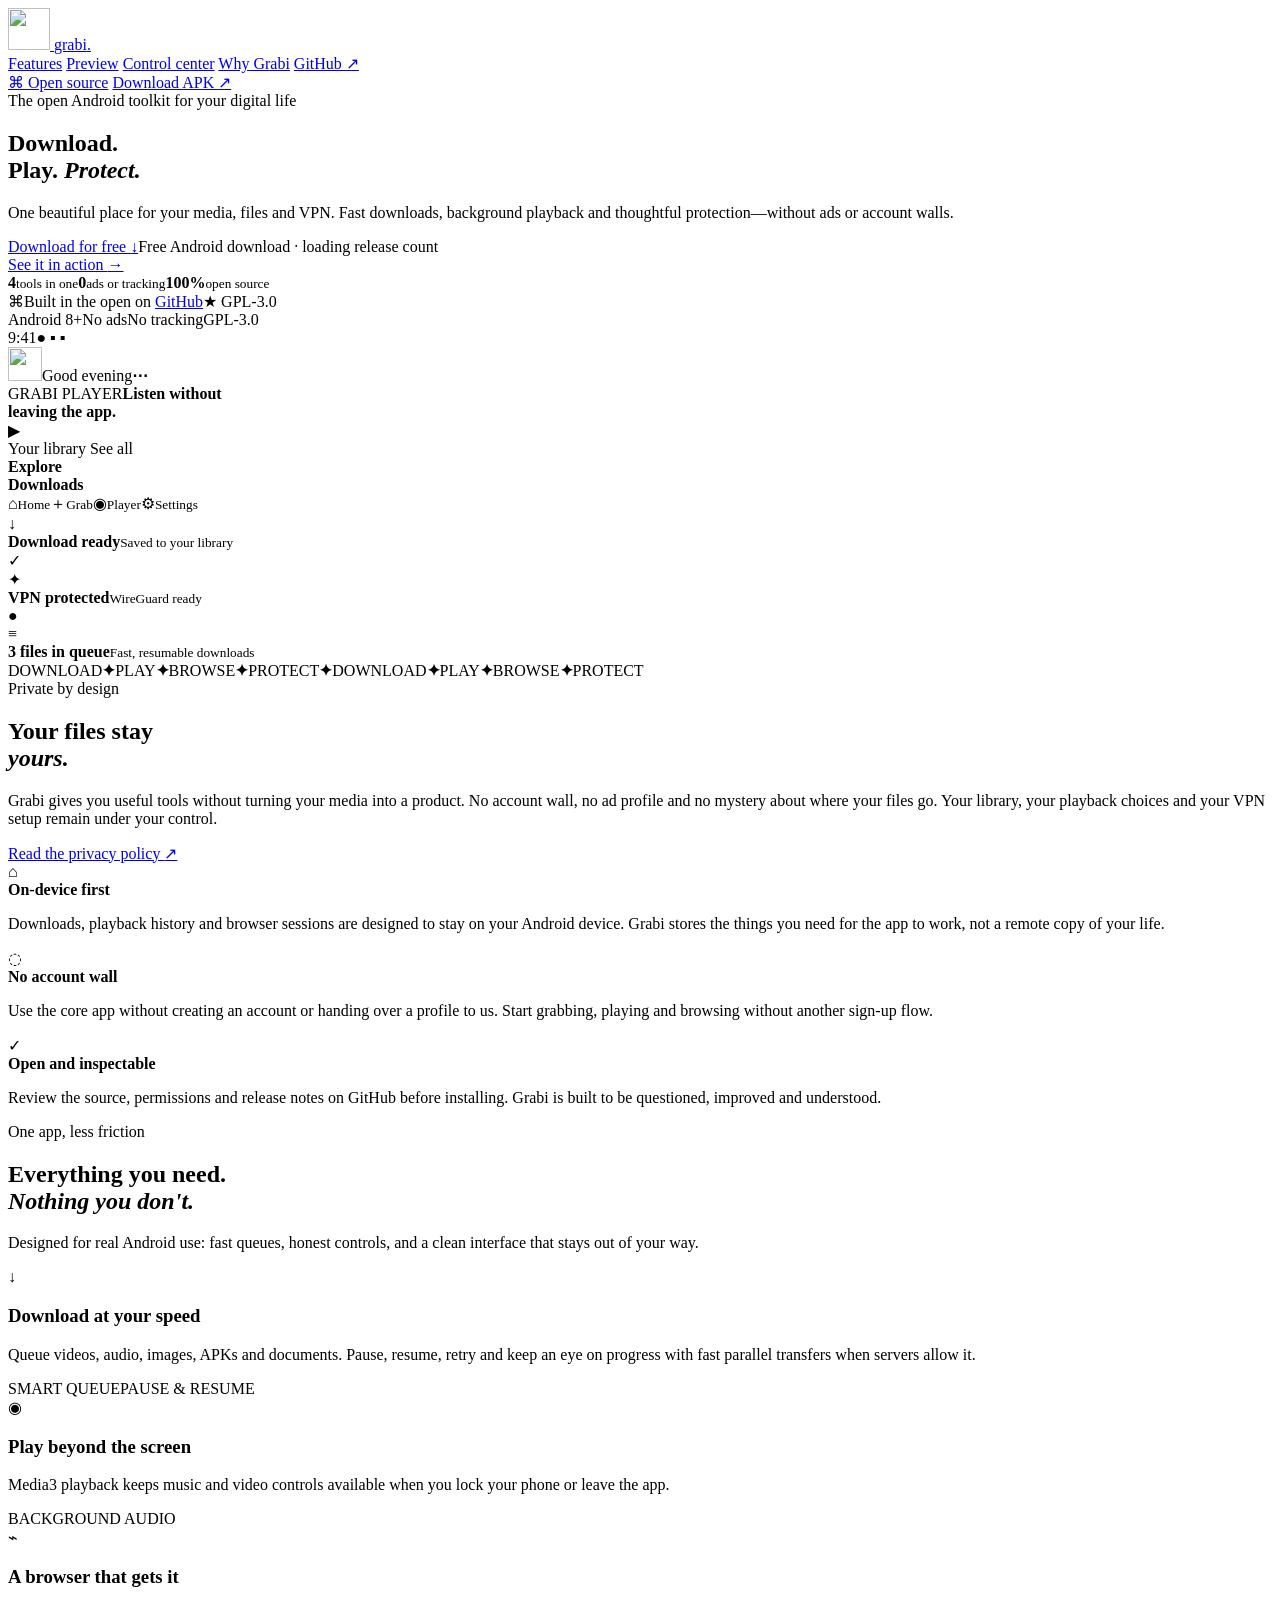
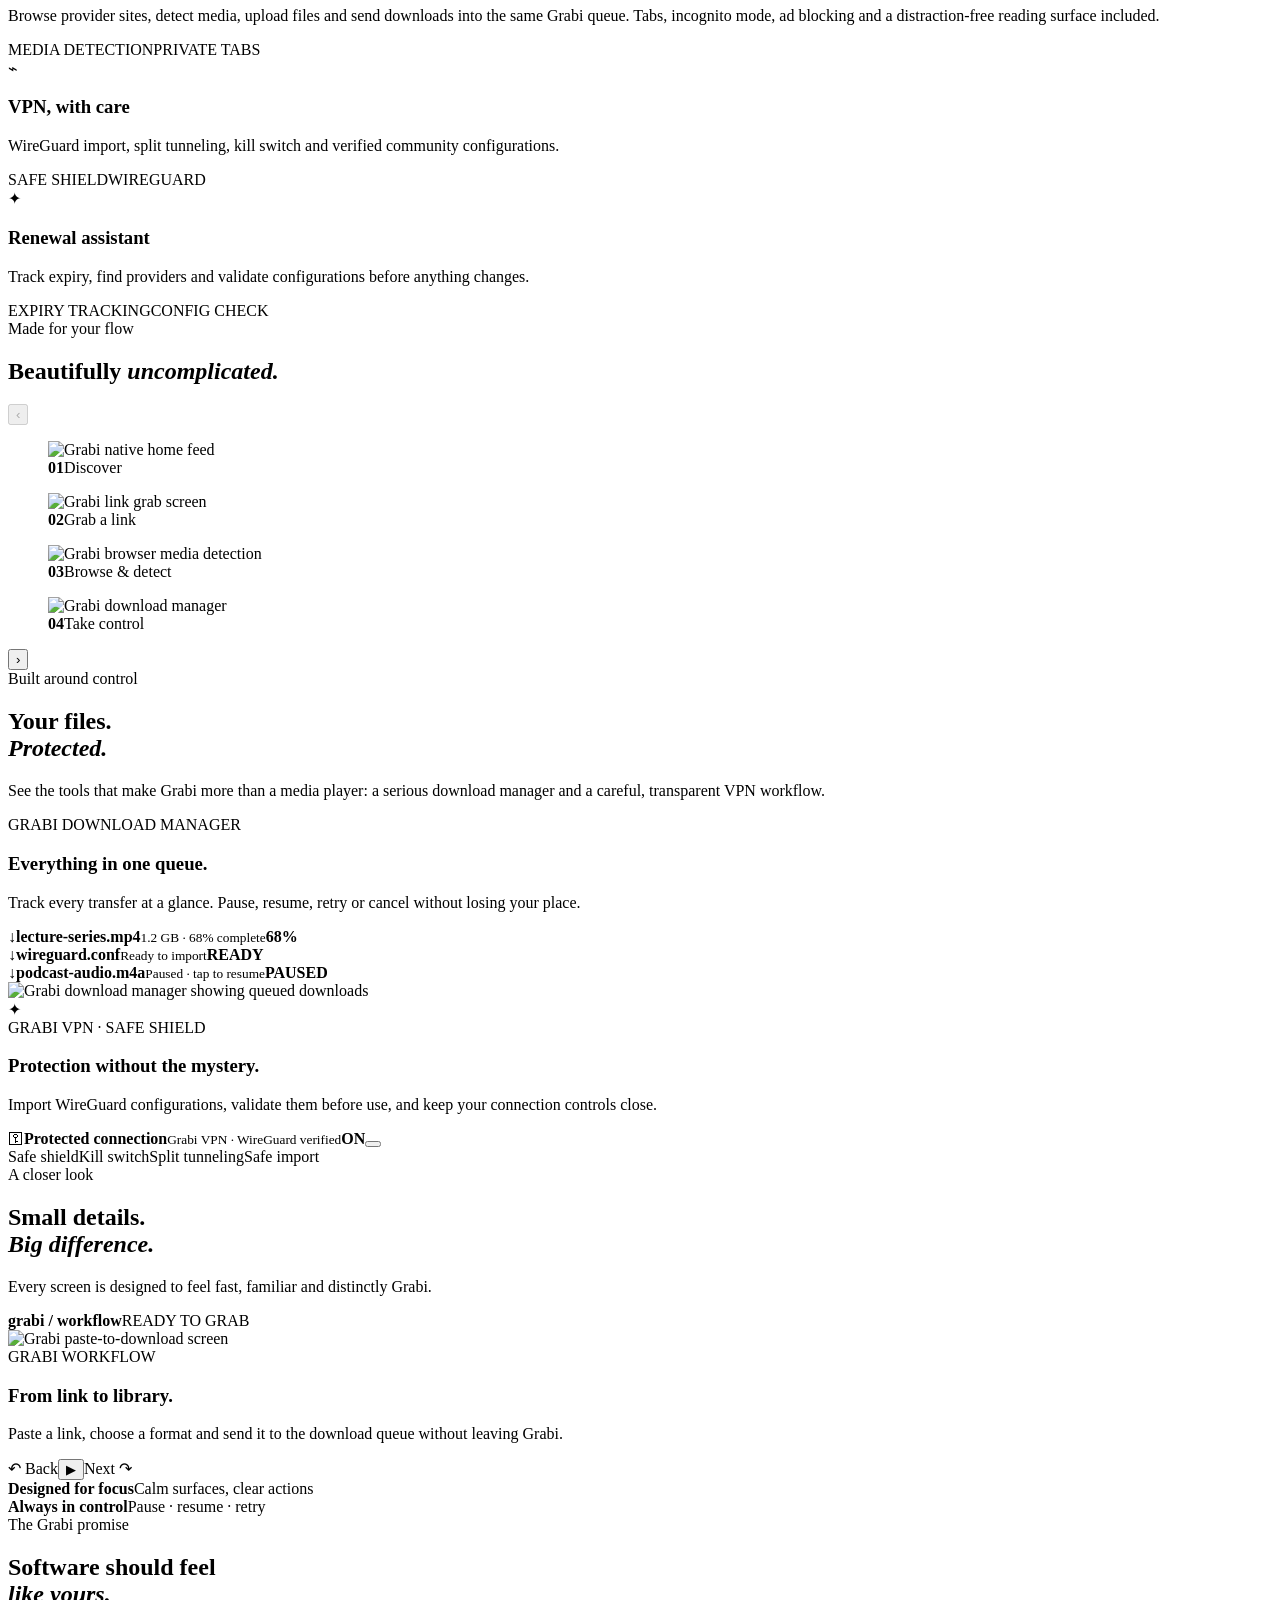
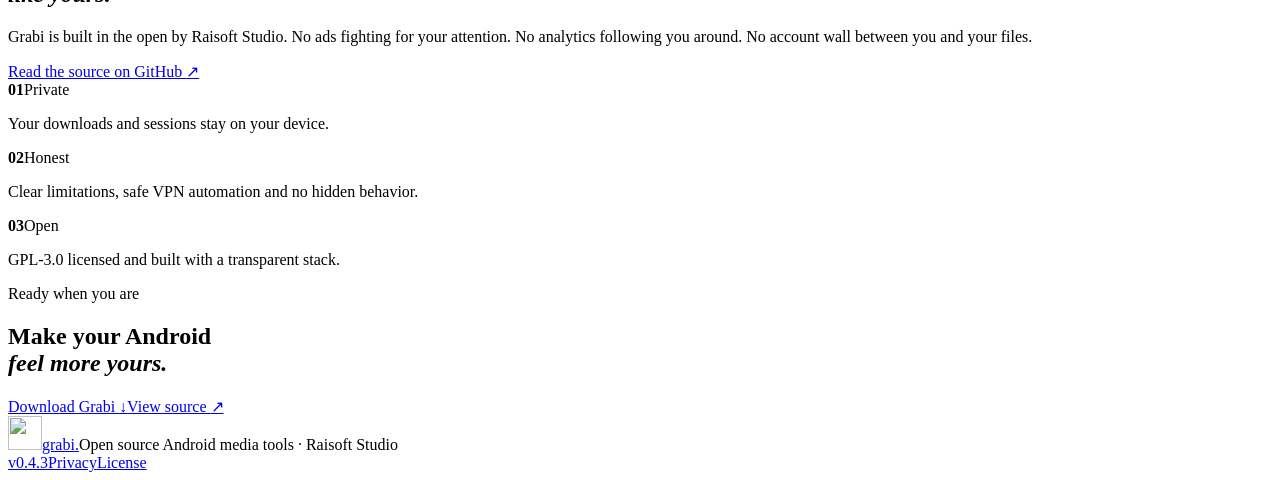
==== commit 009a5662: "design: align VPN key icon with status text Co-authored-by: Copilot <223556219+Copilot@users.noreply" ====
--- a/website/index.html
+++ b/website/index.html
@@ -142,7 +142,7 @@
           </article>
           <article class="control-card vpn-control reveal reveal-delay">
             <div class="vpn-orbit" aria-hidden="true"><span>✦</span><i></i><i></i></div>
-            <div class="control-copy"><span class="mini-label">GRABI VPN · SAFE SHIELD</span><h3>Protection without the mystery.</h3><p>Import WireGuard configurations, validate them before use, and keep your connection controls close.</p><div class="vpn-status" data-vpn-status="on"><span class="vpn-shield" aria-hidden="true">⌾</span><span class="status-dot"></span><span><b class="vpn-status-title">Protected connection</b><small class="vpn-status-detail">Grabi VPN · WireGuard verified</small></span><strong class="vpn-status-state">ON</strong><button class="vpn-toggle" type="button" aria-pressed="true" aria-label="Turn VPN off"><span></span></button></div><div class="vpn-pills"><span>Safe shield</span><span>Kill switch</span><span>Split tunneling</span><span>Safe import</span></div></div>
+            <div class="control-copy"><span class="mini-label">GRABI VPN · SAFE SHIELD</span><h3>Protection without the mystery.</h3><p>Import WireGuard configurations, validate them before use, and keep your connection controls close.</p><div class="vpn-status" data-vpn-status="on"><span class="vpn-shield" aria-hidden="true">⚿</span><span class="status-dot"></span><span><b class="vpn-status-title">Protected connection</b><small class="vpn-status-detail">Grabi VPN · WireGuard verified</small></span><strong class="vpn-status-state">ON</strong><button class="vpn-toggle" type="button" aria-pressed="true" aria-label="Turn VPN off"><span></span></button></div><div class="vpn-pills"><span>Safe shield</span><span>Kill switch</span><span>Split tunneling</span><span>Safe import</span></div></div>
           </article>
         </div>
       </section>
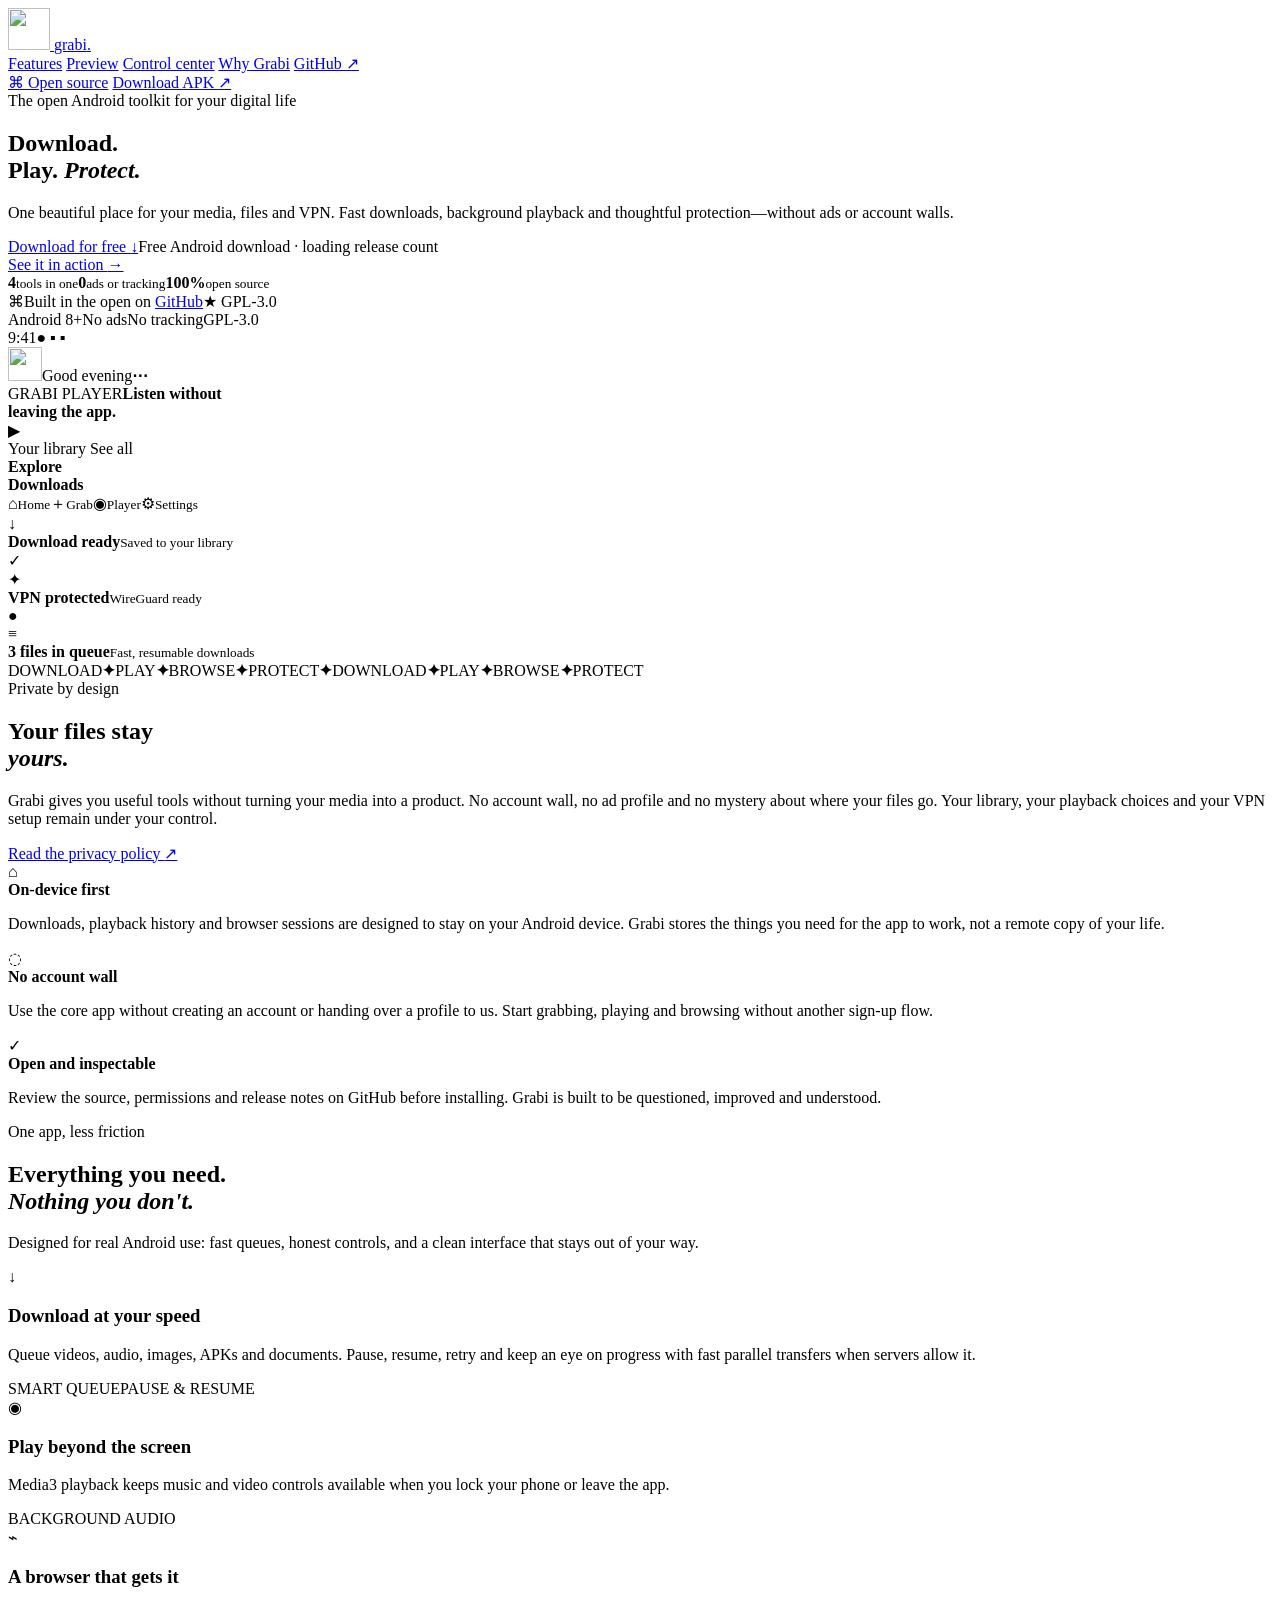
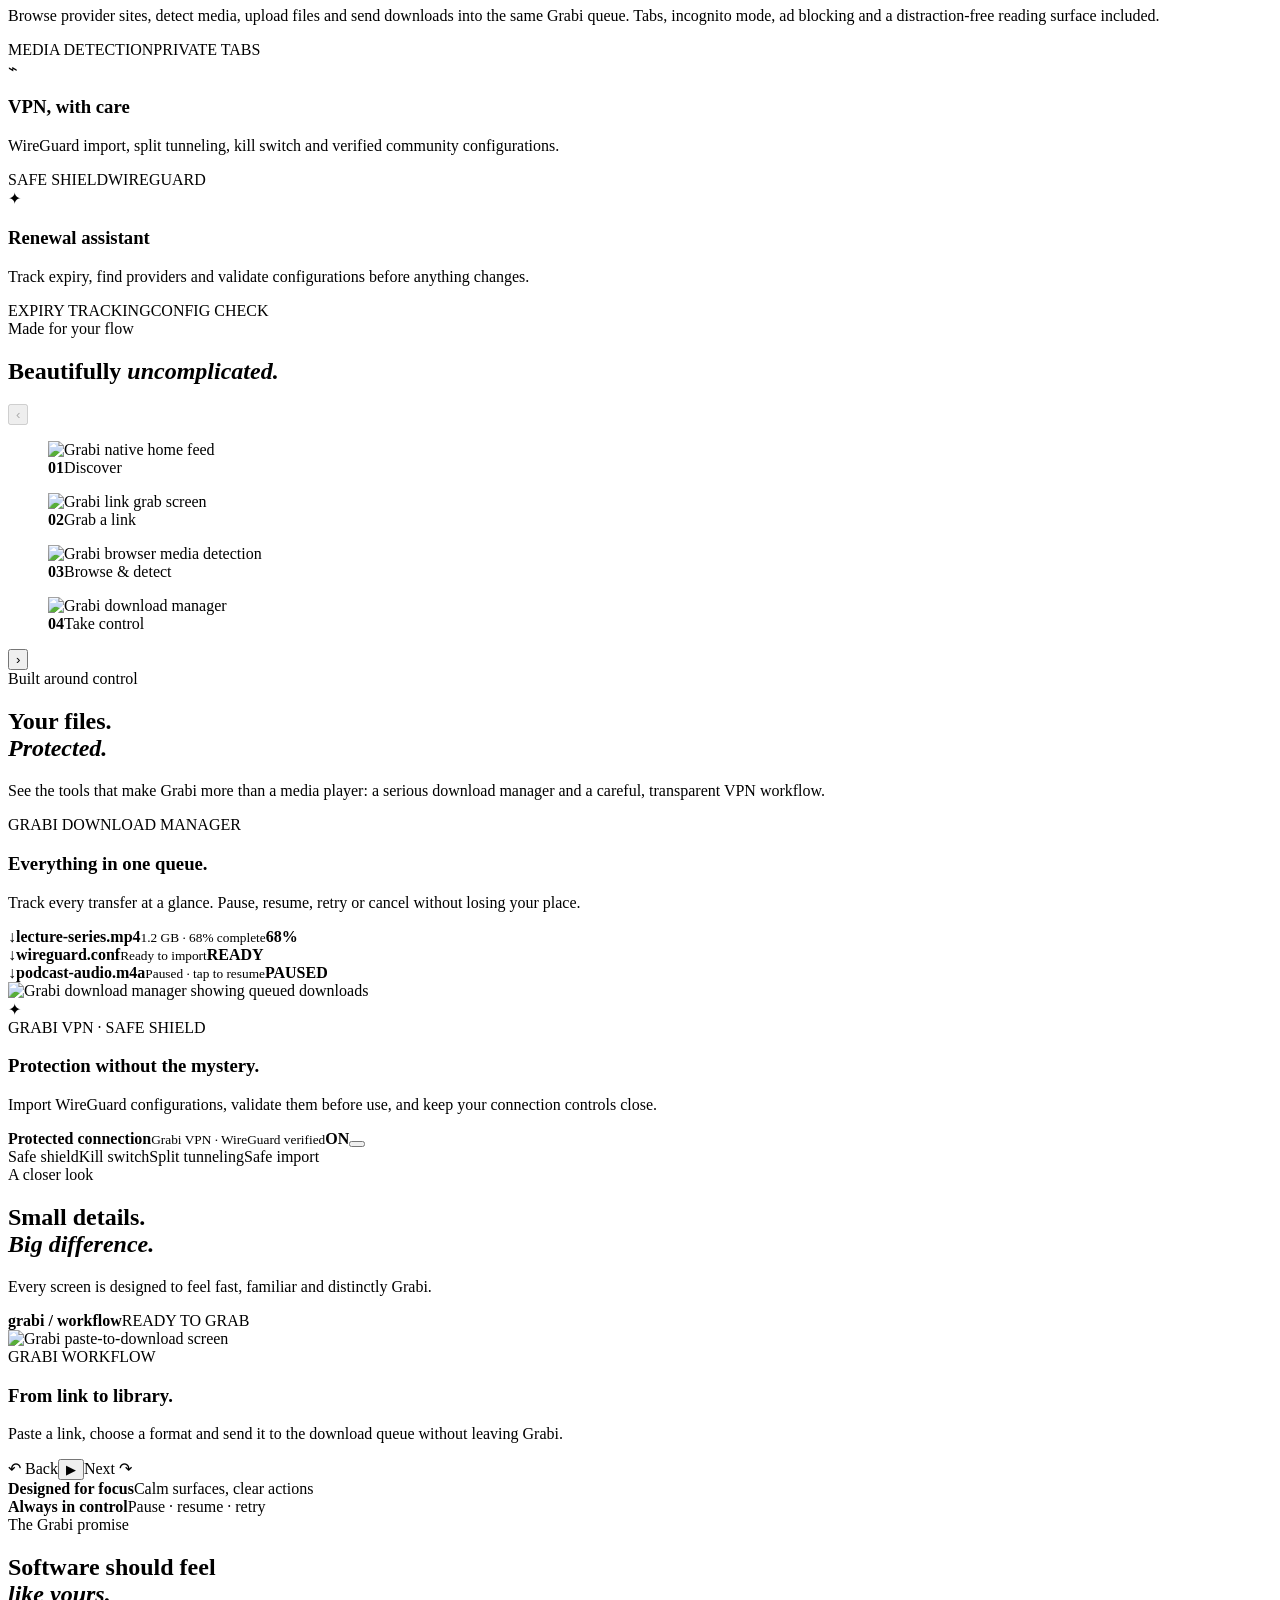
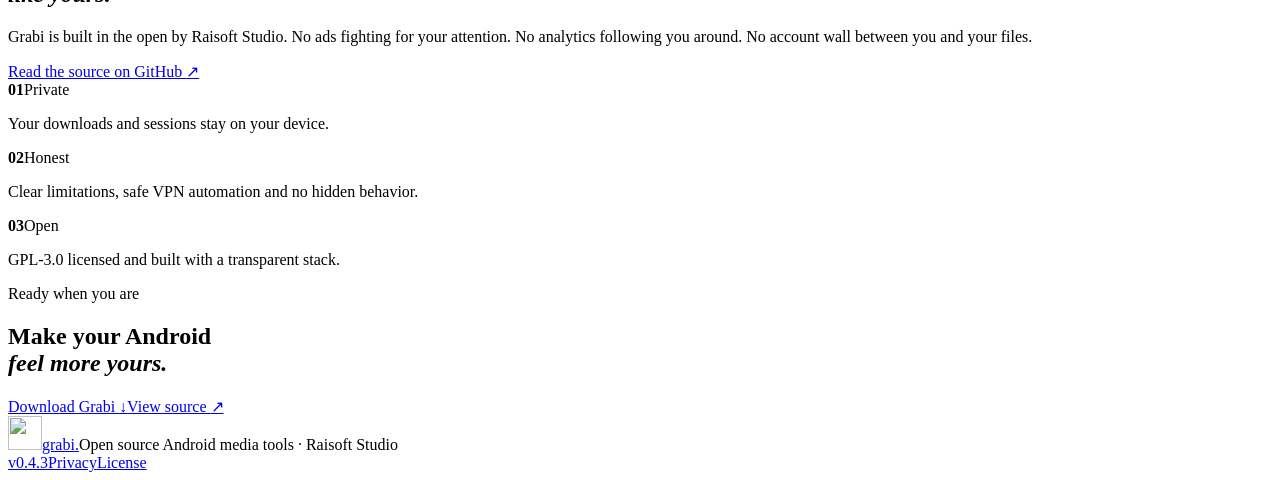
==== commit 19ef4276: "design: remove VPN status icon Co-authored-by: Copilot <223556219+Copilot@users.noreply.github.com>" ====
--- a/website/index.html
+++ b/website/index.html
@@ -142,7 +142,7 @@
           </article>
           <article class="control-card vpn-control reveal reveal-delay">
             <div class="vpn-orbit" aria-hidden="true"><span>✦</span><i></i><i></i></div>
-            <div class="control-copy"><span class="mini-label">GRABI VPN · SAFE SHIELD</span><h3>Protection without the mystery.</h3><p>Import WireGuard configurations, validate them before use, and keep your connection controls close.</p><div class="vpn-status" data-vpn-status="on"><span class="vpn-shield" aria-hidden="true">⚿</span><span class="status-dot"></span><span><b class="vpn-status-title">Protected connection</b><small class="vpn-status-detail">Grabi VPN · WireGuard verified</small></span><strong class="vpn-status-state">ON</strong><button class="vpn-toggle" type="button" aria-pressed="true" aria-label="Turn VPN off"><span></span></button></div><div class="vpn-pills"><span>Safe shield</span><span>Kill switch</span><span>Split tunneling</span><span>Safe import</span></div></div>
+            <div class="control-copy"><span class="mini-label">GRABI VPN · SAFE SHIELD</span><h3>Protection without the mystery.</h3><p>Import WireGuard configurations, validate them before use, and keep your connection controls close.</p><div class="vpn-status" data-vpn-status="on"><span class="status-dot"></span><span><b class="vpn-status-title">Protected connection</b><small class="vpn-status-detail">Grabi VPN · WireGuard verified</small></span><strong class="vpn-status-state">ON</strong><button class="vpn-toggle" type="button" aria-pressed="true" aria-label="Turn VPN off"><span></span></button></div><div class="vpn-pills"><span>Safe shield</span><span>Kill switch</span><span>Split tunneling</span><span>Safe import</span></div></div>
           </article>
         </div>
       </section>
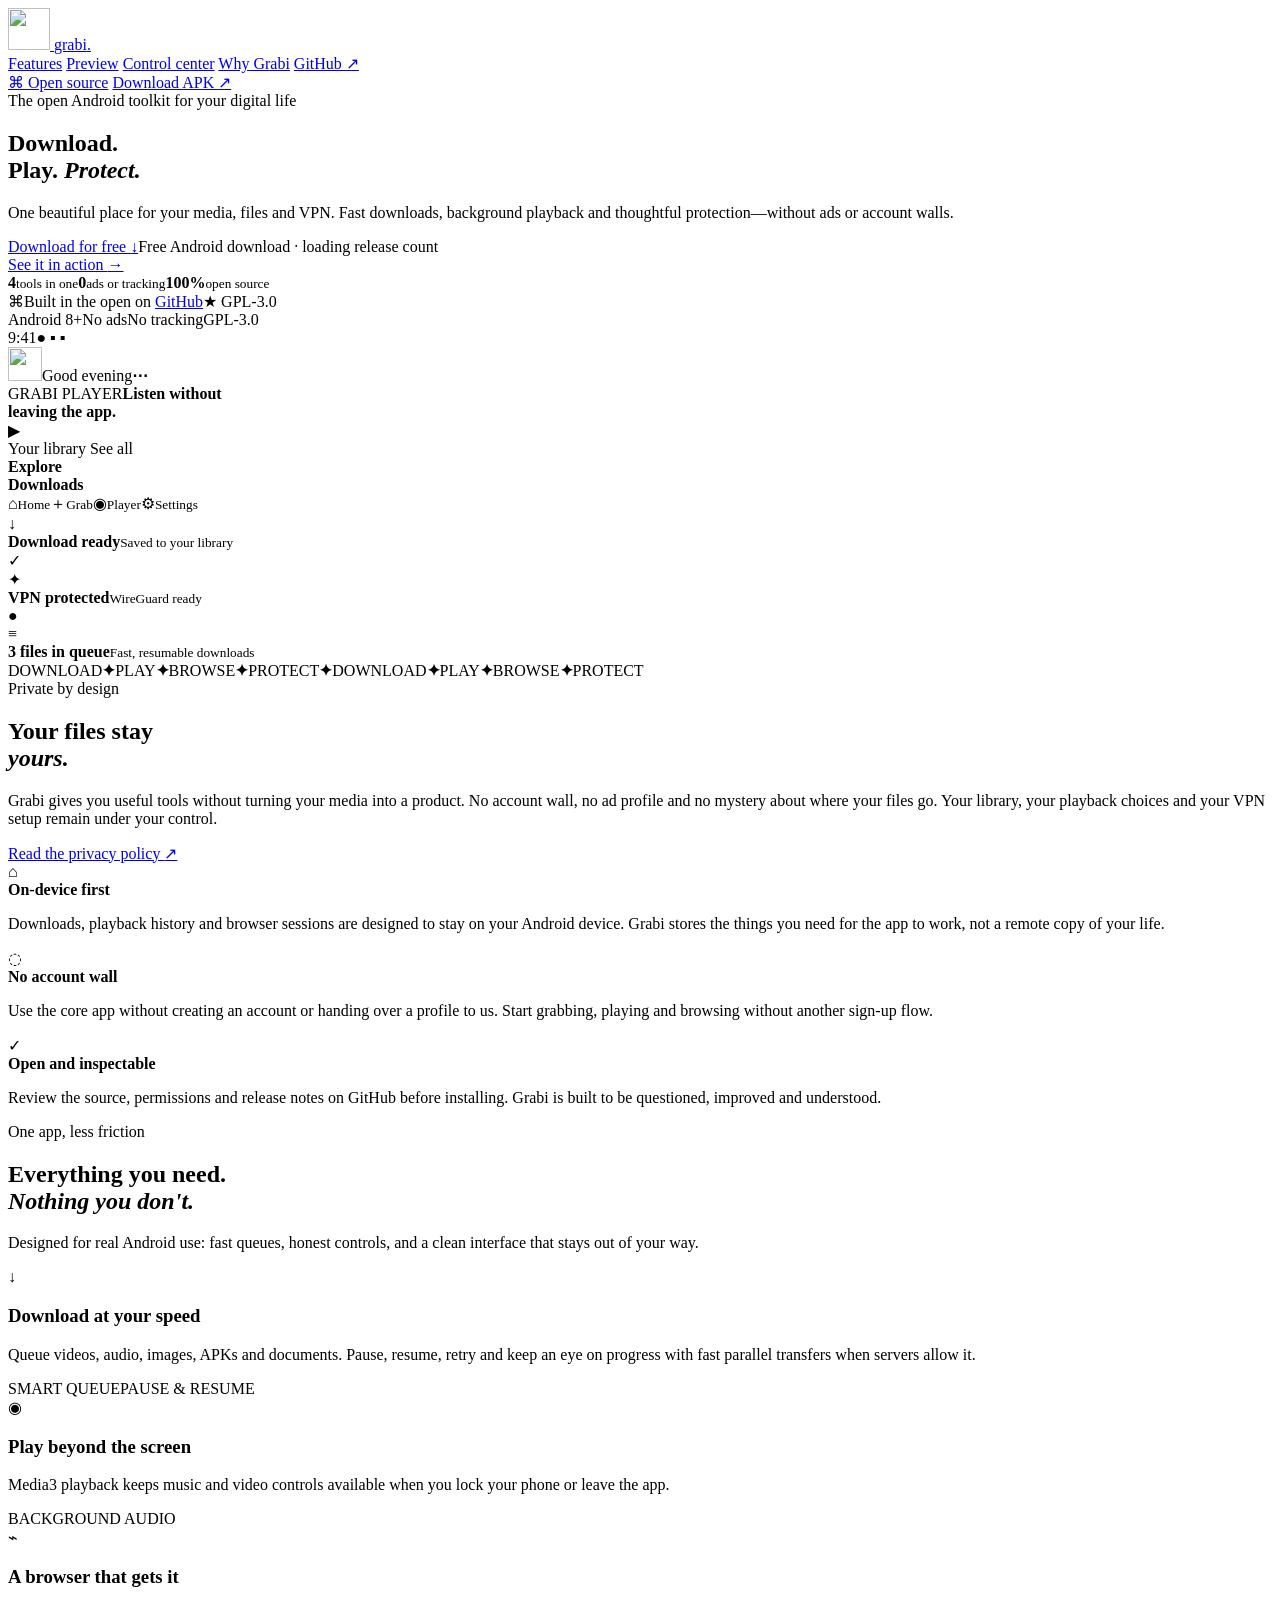
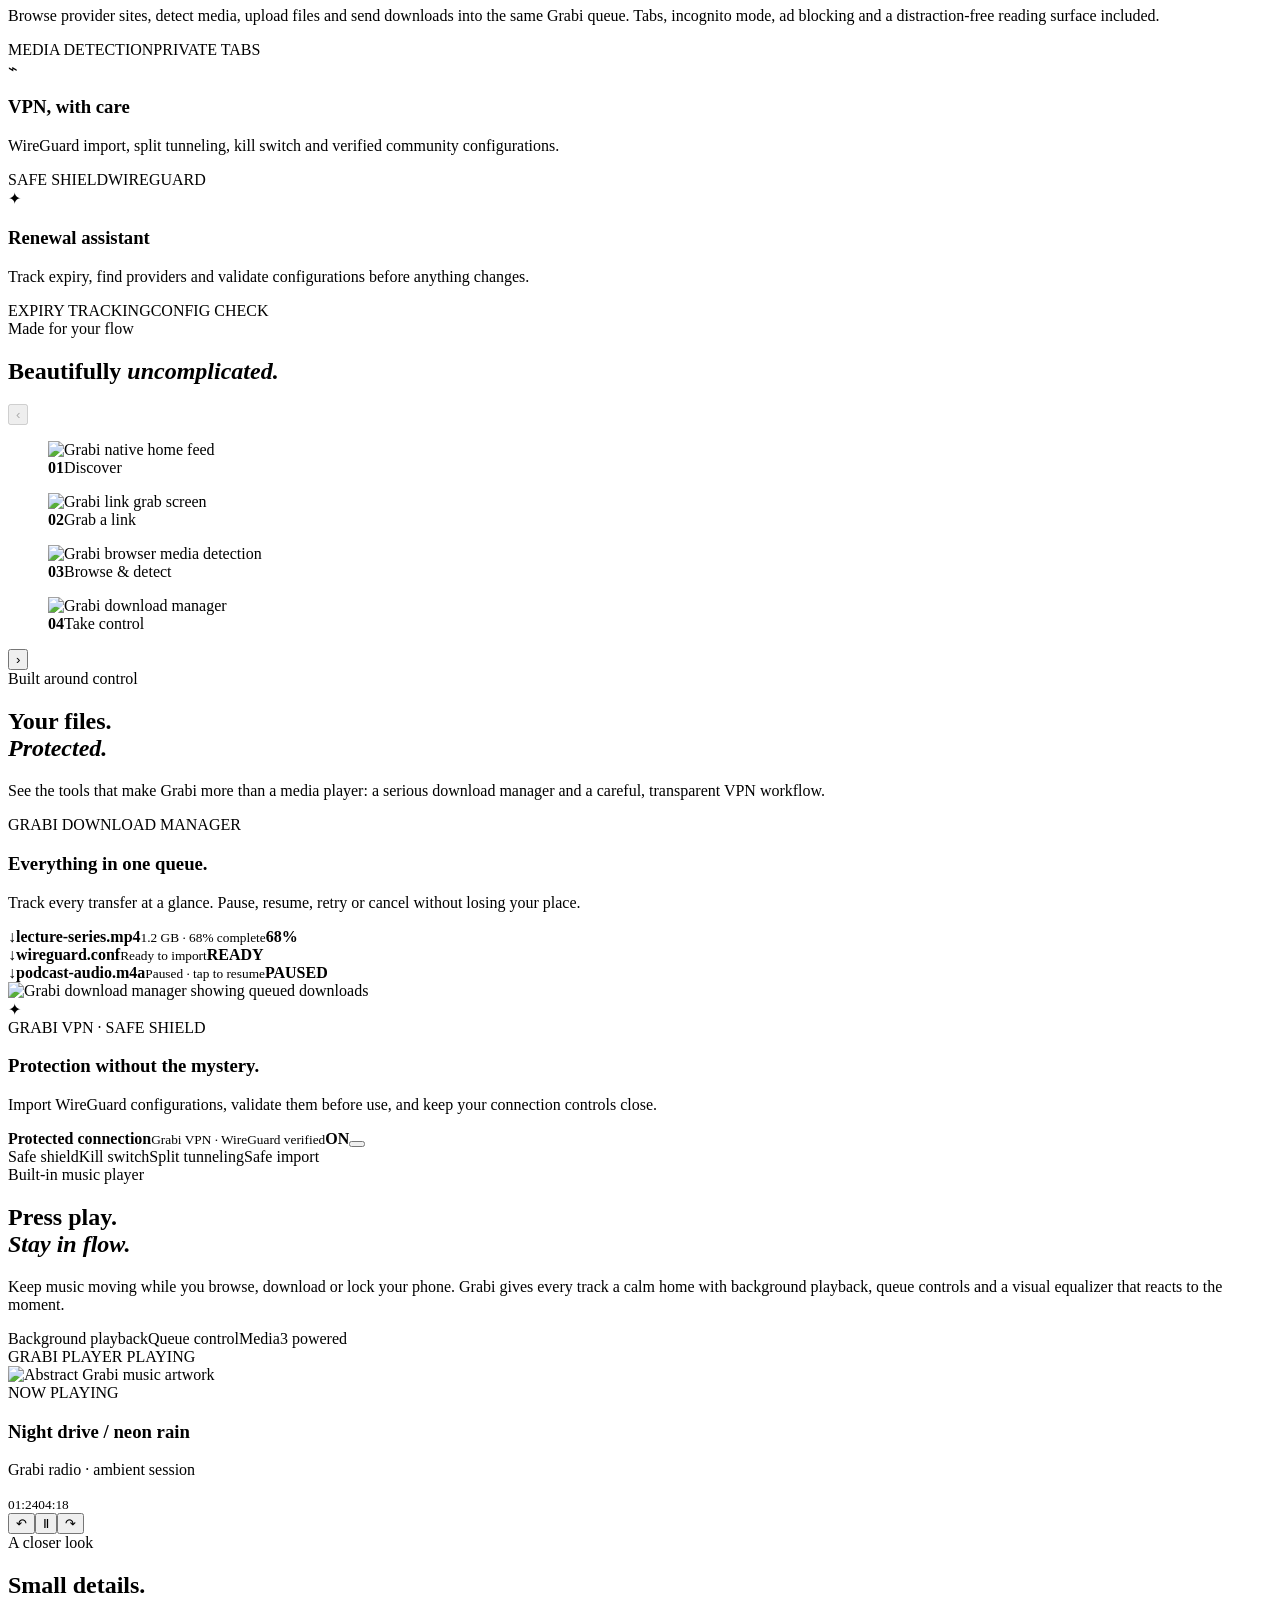
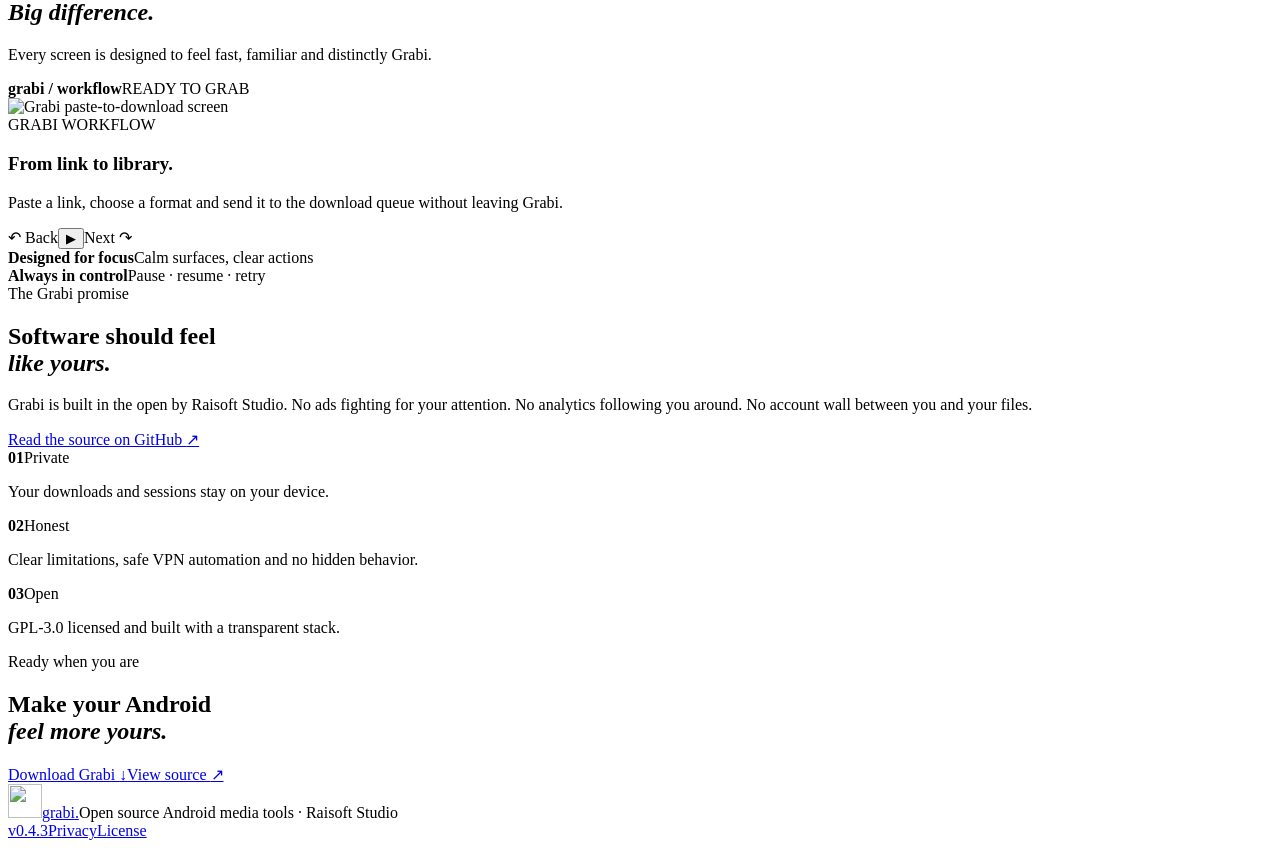
==== commit d036f1db: "website: add built-in music player showcase Co-authored-by: Copilot <223556219+Copilot@users.noreply" ====
--- a/website/index.html
+++ b/website/index.html
@@ -147,6 +147,25 @@
         </div>
       </section>
 
+      <section id="player" class="music-section shell">
+        <div class="music-copy section-intro reveal">
+          <div class="eyebrow">Built-in music player</div>
+          <h2>Press play.<br><em>Stay in flow.</em></h2>
+          <p>Keep music moving while you browse, download or lock your phone. Grabi gives every track a calm home with background playback, queue controls and a visual equalizer that reacts to the moment.</p>
+          <div class="music-tags"><span>Background playback</span><span>Queue control</span><span>Media3 powered</span></div>
+        </div>
+        <div class="music-player reveal reveal-delay">
+          <div class="music-player-top"><span class="mini-label">GRABI PLAYER</span><span class="music-live"><i></i> PLAYING</span></div>
+          <div class="music-player-body">
+            <img class="music-art" src="/assets/grabi_music_art.png" alt="Abstract Grabi music artwork">
+            <div class="music-meta"><span class="music-overline">NOW PLAYING</span><h3>Night drive / neon rain</h3><p>Grabi radio · ambient session</p></div>
+          </div>
+          <div class="equalizer" aria-label="Animated audio equalizer"><i></i><i></i><i></i><i></i><i></i><i></i><i></i><i></i><i></i><i></i><i></i><i></i><i></i><i></i><i></i></div>
+          <div class="music-progress"><span></span></div><div class="music-time"><small>01:24</small><small>04:18</small></div>
+          <div class="music-controls"><button type="button" aria-label="Previous track">↶</button><button class="music-play" type="button" aria-pressed="true" aria-label="Pause music">Ⅱ</button><button type="button" aria-label="Next track">↷</button></div>
+        </div>
+      </section>
+
       <section class="showcase shell">
         <div class="showcase-heading reveal"><div class="eyebrow">A closer look</div><h2>Small details.<br><em>Big difference.</em></h2><p>Every screen is designed to feel fast, familiar and distinctly Grabi.</p></div>
         <div class="showcase-board reveal reveal-delay">
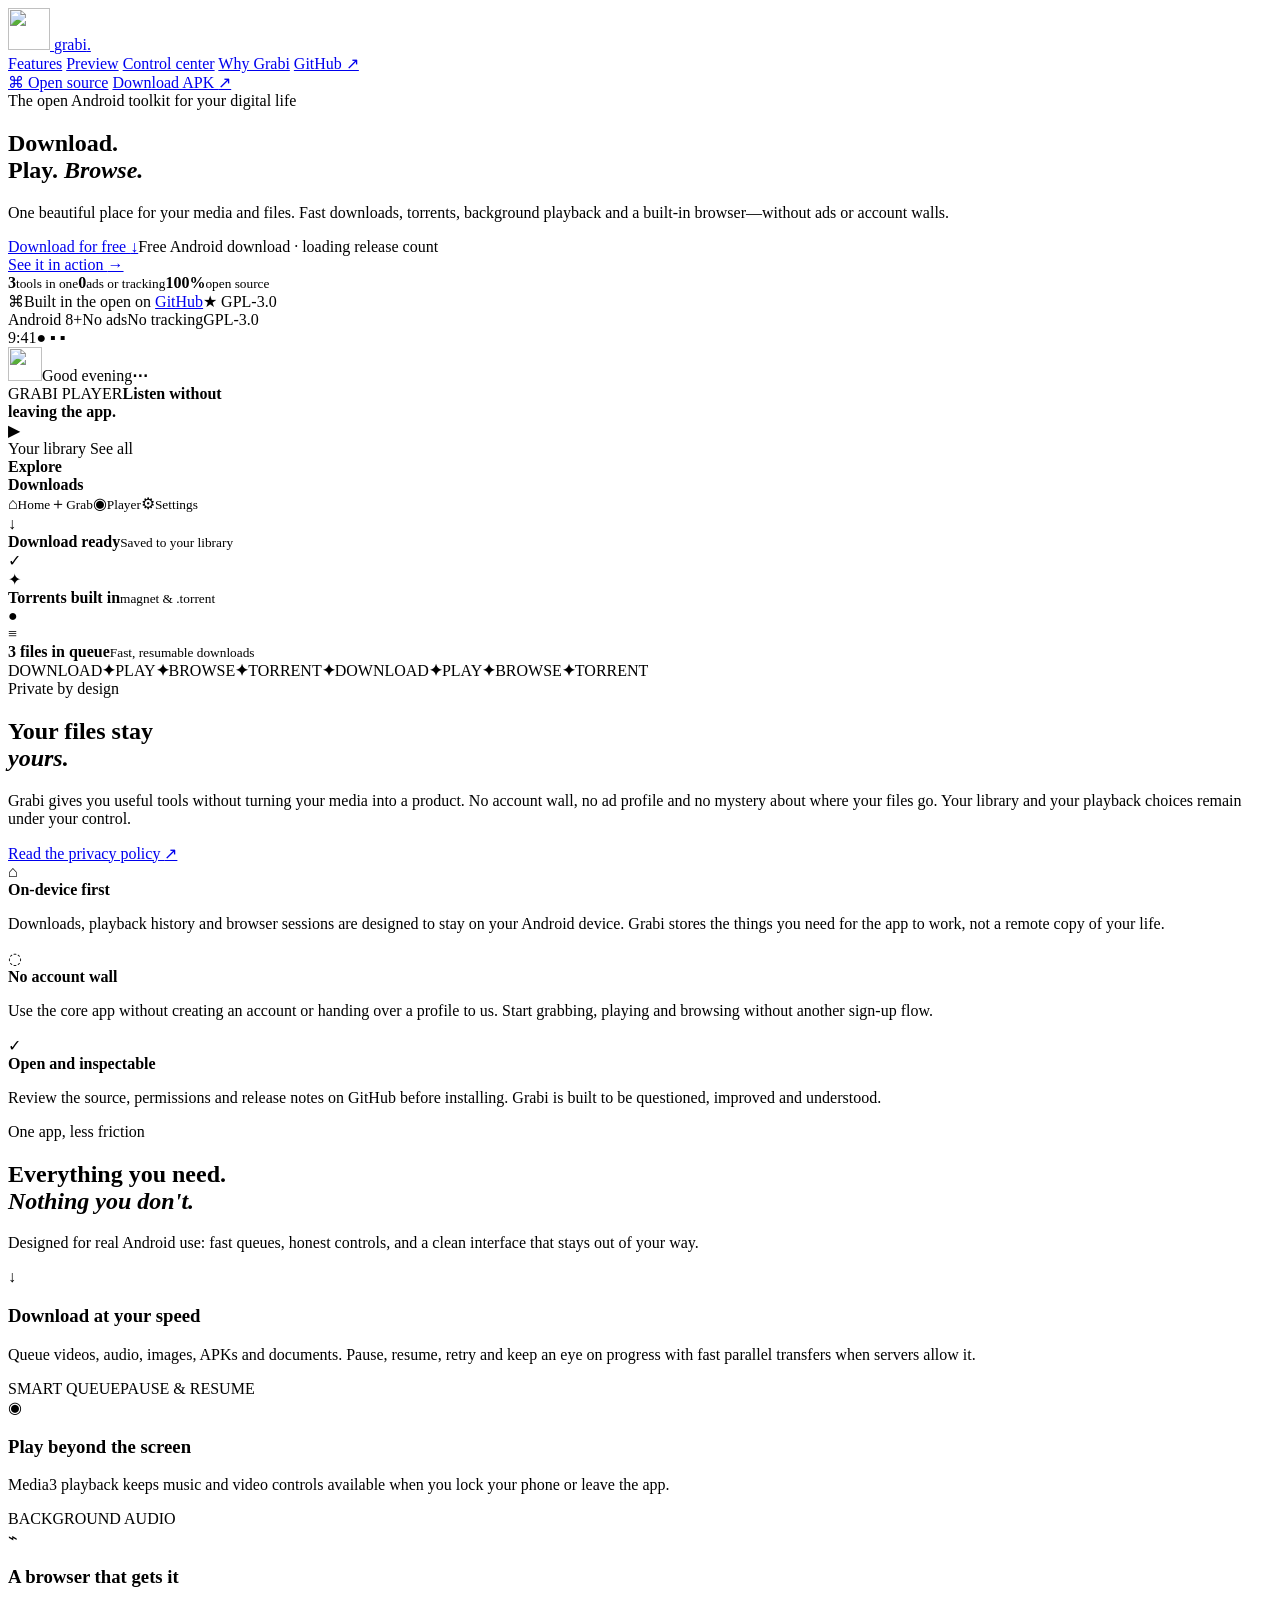
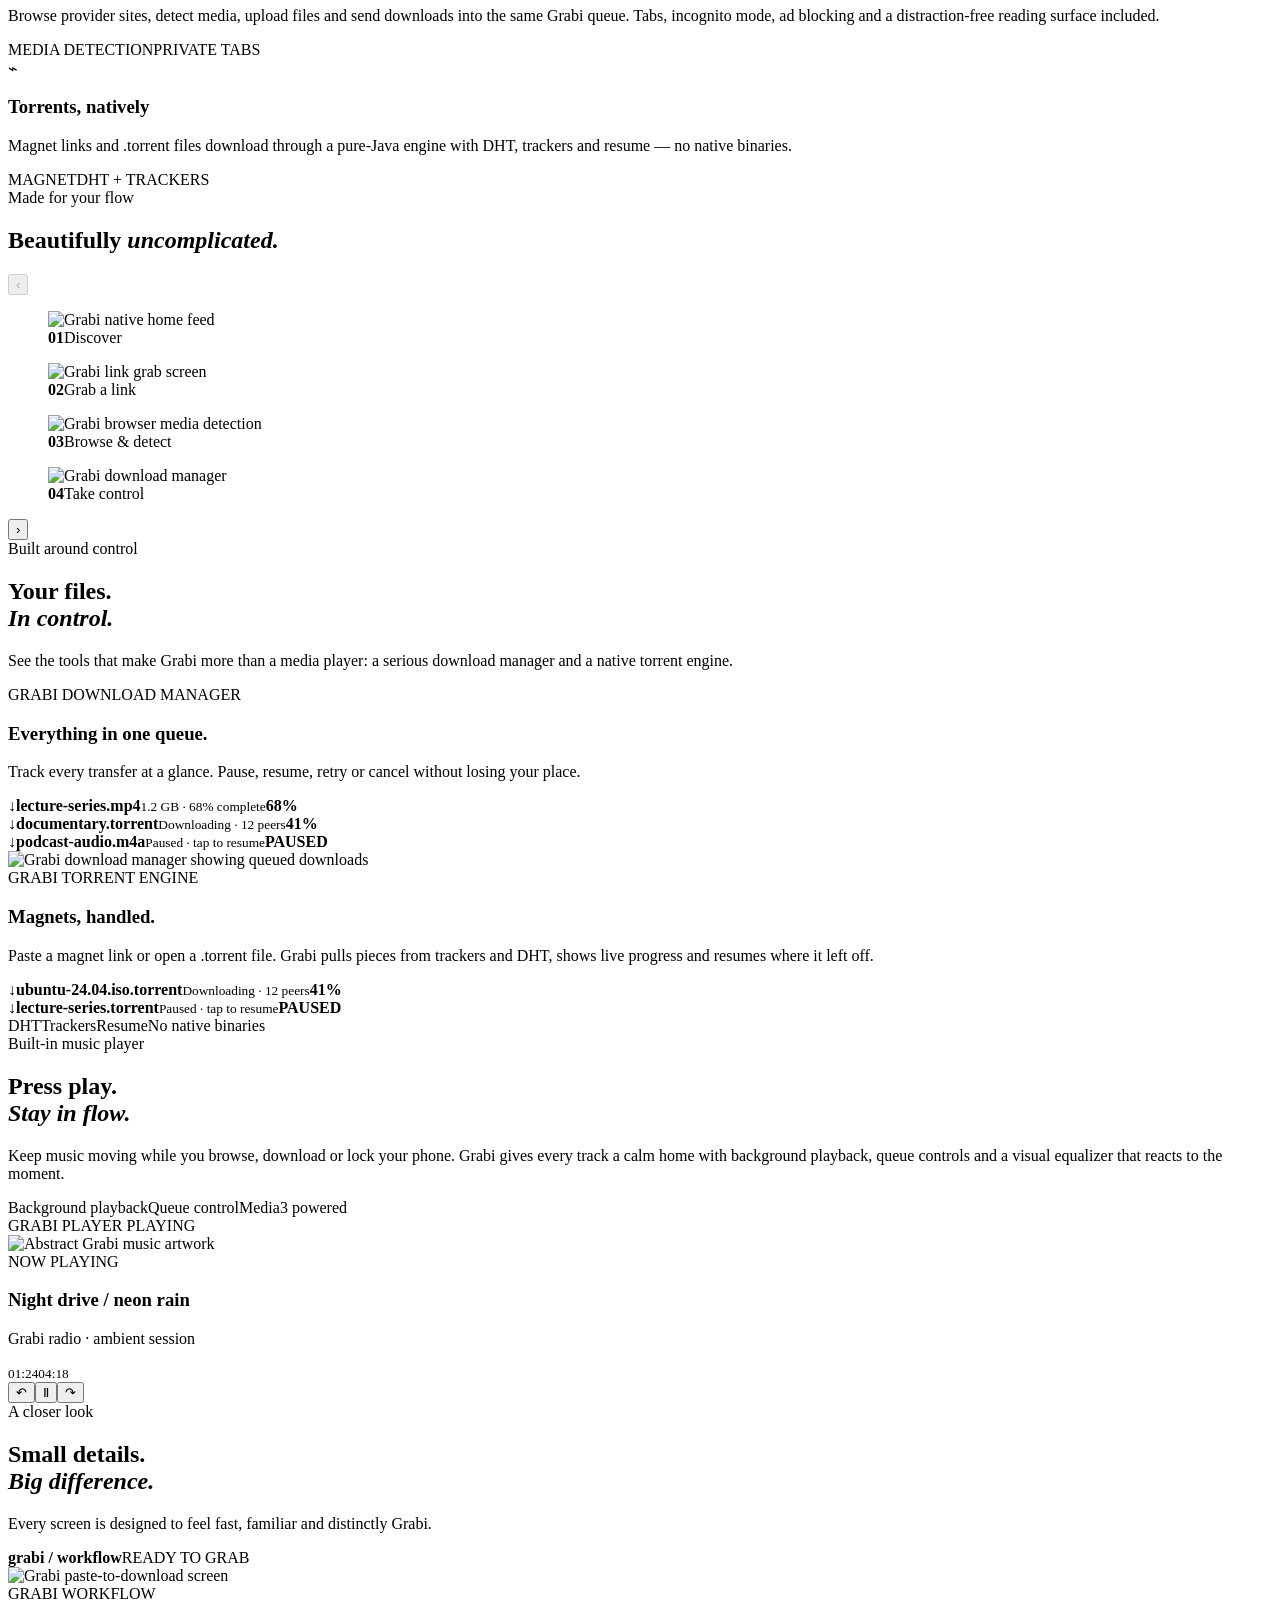
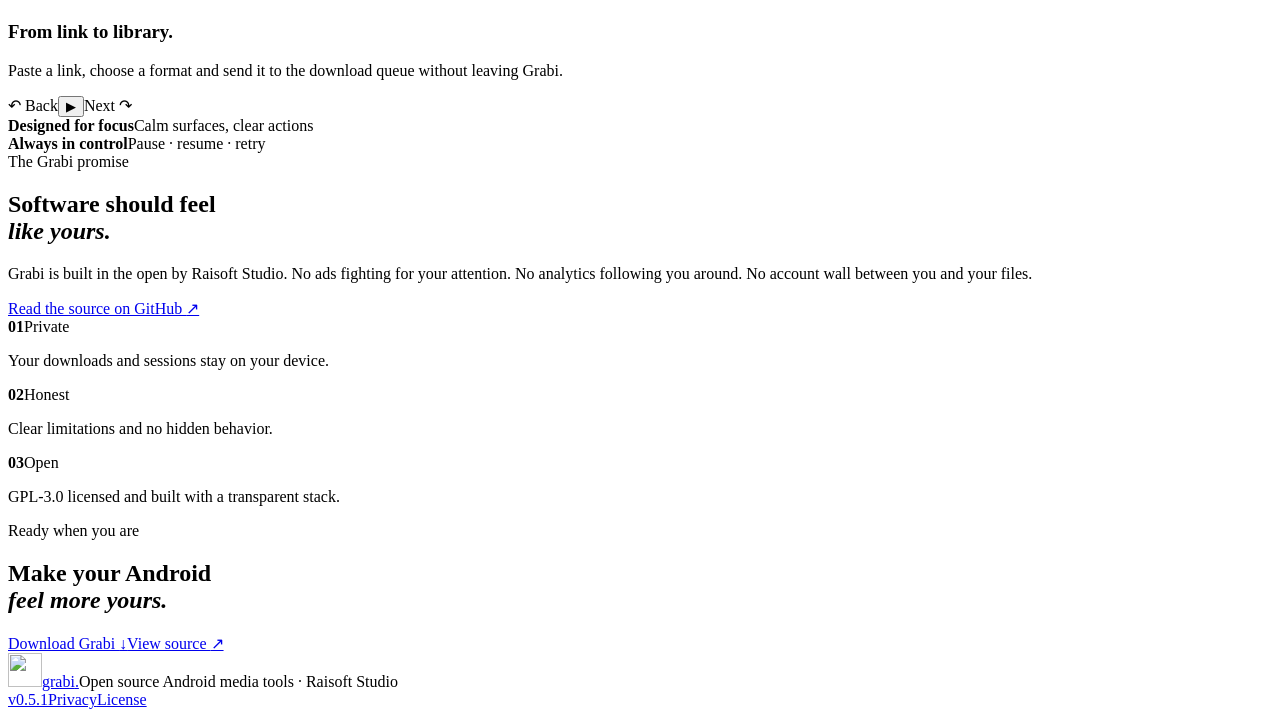
==== commit 9150fbae: "fix: player video surface and insets; remove VPN and AutoBot - Player: inflate PlayerView with surfa" ====
--- a/website/index.html
+++ b/website/index.html
@@ -4,17 +4,17 @@
     <meta charset="utf-8">
     <meta name="viewport" content="width=device-width, initial-scale=1">
     <meta name="theme-color" content="#f5f0e8">
-    <meta name="description" content="Grabi is a private, open-source Android downloader, player, browser and VPN companion. Download media, play in the background, browse safely and manage WireGuard configurations.">
-    <meta name="keywords" content="Android video downloader, open source downloader, background player, media browser, WireGuard VPN, Grabi">
+    <meta name="description" content="Grabi is a private, open-source Android downloader, player and browser. Download media and torrents, play in the background and browse safely — no ads, no tracking.">
+    <meta name="keywords" content="Android video downloader, open source downloader, background player, media browser, torrent downloader, Grabi">
     <meta name="author" content="Raisul Islam · Raisoft Studio">
     <meta property="og:type" content="website">
     <meta property="og:url" content="https://grabi.app/">
     <meta property="og:title" content="Grabi · Your media, your way">
-    <meta property="og:description" content="A beautiful, private Android media toolkit with a fast download queue, native player, browser and WireGuard VPN tools.">
+    <meta property="og:description" content="A beautiful, private Android media toolkit with a fast download queue, native player, browser and torrent engine.">
     <meta property="og:image" content="https://grabi.app/assets/grabi_logo.png">
     <meta name="twitter:card" content="summary_large_image">
     <meta name="twitter:title" content="Grabi · Your media, your way">
-    <meta name="twitter:description" content="Open-source Android downloads, playback, browsing and VPN tools.">
+    <meta name="twitter:description" content="Open-source Android downloads, playback, browsing and torrents.">
     <meta name="twitter:image" content="https://grabi.app/assets/grabi_logo.png">
     <link rel="canonical" href="https://grabi.app/">
     <link rel="icon" href="/assets/grabi_logo.png">
@@ -29,9 +29,9 @@
         "name": "Grabi",
         "applicationCategory": "MultimediaApplication",
         "operatingSystem": "Android 8.0+",
-        "softwareVersion": "0.4.3",
-        "description": "Open-source Android downloader, player, browser and WireGuard VPN companion.",
-        "downloadUrl": "https://github.com/raicore-official/grabi/releases/download/v0.4.3/grabi-v0.4.3.apk",
+        "softwareVersion": "0.5.1",
+        "description": "Open-source Android downloader, player, browser and torrent engine.",
+        "downloadUrl": "https://github.com/raicore-official/grabi/releases/download/v0.5.1/grabi-v0.5.1.apk",
         "license": "https://www.gnu.org/licenses/gpl-3.0.html",
         "author": { "@type": "Person", "name": "Raisul Islam" },
         "offers": { "@type": "Offer", "price": "0", "priceCurrency": "USD" }
@@ -54,7 +54,7 @@
       </nav>
       <div class="nav-actions">
         <a class="github-link" href="https://github.com/raicore-official/grabi" target="_blank" rel="noreferrer"><span class="github-mark">⌘</span> Open source</a>
-        <a class="button button-small button-quiet" data-download-link href="https://github.com/raicore-official/grabi/releases/download/v0.4.3/grabi-v0.4.3.apk">Download APK <span>↗</span></a>
+        <a class="button button-small button-quiet" data-download-link href="https://github.com/raicore-official/grabi/releases/download/v0.5.1/grabi-v0.5.1.apk">Download APK <span>↗</span></a>
       </div>
     </header>
 
@@ -62,13 +62,13 @@
       <section class="hero shell">
         <div class="hero-copy reveal">
           <div class="eyebrow"><span class="pulse"></span> The open Android toolkit for your digital life</div>
-          <h1>Download.<br>Play. <em>Protect.</em></h1>
-          <p class="hero-lede">One beautiful place for your media, files and VPN. Fast downloads, background playback and thoughtful protection—without ads or account walls.</p>
+          <h1>Download.<br>Play. <em>Browse.</em></h1>
+          <p class="hero-lede">One beautiful place for your media and files. Fast downloads, torrents, background playback and a built-in browser—without ads or account walls.</p>
           <div class="hero-actions">
-            <div class="download-cta"><a class="button button-primary" data-download-link href="https://github.com/raicore-official/grabi/releases/download/v0.4.3/grabi-v0.4.3.apk">Download for free <span>↓</span></a><span class="download-count" data-download-count aria-live="polite">Free Android download · loading release count</span></div>
+            <div class="download-cta"><a class="button button-primary" data-download-link href="https://github.com/raicore-official/grabi/releases/download/v0.5.1/grabi-v0.5.1.apk">Download for free <span>↓</span></a><span class="download-count" data-download-count aria-live="polite">Free Android download · loading release count</span></div>
             <a class="text-link" href="#control">See it in action <span>→</span></a>
           </div>
-          <div class="hero-proof"><span><strong>4</strong><small>tools in one</small></span><i></i><span><strong>0</strong><small>ads or tracking</small></span><i></i><span><strong>100%</strong><small>open source</small></span></div>
+          <div class="hero-proof"><span><strong>3</strong><small>tools in one</small></span><i></i><span><strong>0</strong><small>ads or tracking</small></span><i></i><span><strong>100%</strong><small>open source</small></span></div>
           <div class="hero-source"><span class="source-avatar">⌘</span><span>Built in the open on <a href="https://github.com/raicore-official/grabi" target="_blank" rel="noreferrer">GitHub</a></span><span class="source-stars">★  GPL-3.0</span></div>
           <div class="trust-row"><span>Android 8+</span><i></i><span>No ads</span><i></i><span>No tracking</span><i></i><span>GPL-3.0</span></div>
         </div>
@@ -83,20 +83,20 @@
             <div class="phone-nav"><span>⌂<small>Home</small></span><span>＋<small>Grab</small></span><span>◉<small>Player</small></span><span>⚙<small>Settings</small></span></div>
           </div>
           <div class="float-card float-download"><span class="float-icon">↓</span><div><b>Download ready</b><small>Saved to your library</small></div><span class="check">✓</span></div>
-          <div class="float-card float-private"><span>✦</span><div><b>VPN protected</b><small>WireGuard ready</small></div><span class="check">●</span></div>
+          <div class="float-card float-private"><span>✦</span><div><b>Torrents built in</b><small>magnet &amp; .torrent</small></div><span class="check">●</span></div>
           <div class="float-card float-queue"><span class="float-icon">≡</span><div><b>3 files in queue</b><small>Fast, resumable downloads</small></div></div>
         </div>
       </section>
 
       <section class="ticker" aria-label="Grabi capabilities">
-        <div class="ticker-track"><span>DOWNLOAD</span><b>✦</b><span>PLAY</span><b>✦</b><span>BROWSE</span><b>✦</b><span>PROTECT</span><b>✦</b><span>DOWNLOAD</span><b>✦</b><span>PLAY</span><b>✦</b><span>BROWSE</span><b>✦</b><span>PROTECT</span></div>
+        <div class="ticker-track"><span>DOWNLOAD</span><b>✦</b><span>PLAY</span><b>✦</b><span>BROWSE</span><b>✦</b><span>TORRENT</span><b>✦</b><span>DOWNLOAD</span><b>✦</b><span>PLAY</span><b>✦</b><span>BROWSE</span><b>✦</b><span>TORRENT</span></div>
       </section>
 
       <section class="privacy-section shell">
         <div class="privacy-intro section-intro reveal">
           <div class="eyebrow">Private by design</div>
           <h2>Your files stay<br><em>yours.</em></h2>
-          <p>Grabi gives you useful tools without turning your media into a product. No account wall, no ad profile and no mystery about where your files go. Your library, your playback choices and your VPN setup remain under your control.</p>
+          <p>Grabi gives you useful tools without turning your media into a product. No account wall, no ad profile and no mystery about where your files go. Your library and your playback choices remain under your control.</p>
           <a class="text-link" href="/privacy.html">Read the privacy policy <span>↗</span></a>
         </div>
         <div class="privacy-points">
@@ -112,8 +112,7 @@
           <article class="feature-card download-topic feature-wide reveal"><div class="feature-icon orange">↓</div><h3>Download at your speed</h3><p>Queue videos, audio, images, APKs and documents. Pause, resume, retry and keep an eye on progress with fast parallel transfers when servers allow it.</p><span class="feature-tag">SMART QUEUE</span><span class="feature-tag">PAUSE &amp; RESUME</span></article>
           <article class="feature-card player-topic dark-card reveal"><div class="feature-icon mint">◉</div><h3>Play beyond the screen</h3><p>Media3 playback keeps music and video controls available when you lock your phone or leave the app.</p><span class="feature-tag">BACKGROUND AUDIO</span></article>
           <article class="feature-card browser-topic feature-wide lavender reveal"><div class="feature-icon violet">⌁</div><h3>A browser that gets it</h3><p>Browse provider sites, detect media, upload files and send downloads into the same Grabi queue. Tabs, incognito mode, ad blocking and a distraction-free reading surface included.</p><span class="feature-tag">MEDIA DETECTION</span><span class="feature-tag">PRIVATE TABS</span></article>
-          <article class="feature-card vpn-topic reveal"><div class="feature-icon peach">⌁</div><h3>VPN, with care</h3><p>WireGuard import, split tunneling, kill switch and verified community configurations.</p><span class="feature-tag">SAFE SHIELD</span><span class="feature-tag">WIREGUARD</span></article>
-          <article class="feature-card renewal-topic reveal"><div class="feature-icon blue">✦</div><h3>Renewal assistant</h3><p>Track expiry, find providers and validate configurations before anything changes.</p><span class="feature-tag">EXPIRY TRACKING</span><span class="feature-tag">CONFIG CHECK</span></article>
+          <article class="feature-card vpn-topic reveal"><div class="feature-icon peach">⌁</div><h3>Torrents, natively</h3><p>Magnet links and .torrent files download through a pure-Java engine with DHT, trackers and resume — no native binaries.</p><span class="feature-tag">MAGNET</span><span class="feature-tag">DHT + TRACKERS</span></article>
         </div>
       </section>
 
@@ -134,15 +133,14 @@
       </section>
 
       <section id="control" class="control-section shell">
-        <div class="section-intro reveal"><div class="eyebrow">Built around control</div><h2>Your files.<br><em>Protected.</em></h2><p>See the tools that make Grabi more than a media player: a serious download manager and a careful, transparent VPN workflow.</p></div>
+        <div class="section-intro reveal"><div class="eyebrow">Built around control</div><h2>Your files.<br><em>In control.</em></h2><p>See the tools that make Grabi more than a media player: a serious download manager and a native torrent engine.</p></div>
         <div class="control-grid">
           <article class="control-card download-control reveal">
-            <div class="control-copy"><span class="mini-label">GRABI DOWNLOAD MANAGER</span><h3>Everything in one queue.</h3><p>Track every transfer at a glance. Pause, resume, retry or cancel without losing your place.</p><div class="transfer-list"><div><span class="transfer-icon">↓</span><span><b>lecture-series.mp4</b><small>1.2 GB · 68% complete</small></span><strong>68%</strong></div><div><span class="transfer-icon">↓</span><span><b>wireguard.conf</b><small>Ready to import</small></span><strong class="ready">READY</strong></div><div><span class="transfer-icon">↓</span><span><b>podcast-audio.m4a</b><small>Paused · tap to resume</small></span><strong class="paused">PAUSED</strong></div></div></div>
+            <div class="control-copy"><span class="mini-label">GRABI DOWNLOAD MANAGER</span><h3>Everything in one queue.</h3><p>Track every transfer at a glance. Pause, resume, retry or cancel without losing your place.</p><div class="transfer-list"><div><span class="transfer-icon">↓</span><span><b>lecture-series.mp4</b><small>1.2 GB · 68% complete</small></span><strong>68%</strong></div><div><span class="transfer-icon">↓</span><span><b>documentary.torrent</b><small>Downloading · 12 peers</small></span><strong>41%</strong></div><div><span class="transfer-icon">↓</span><span><b>podcast-audio.m4a</b><small>Paused · tap to resume</small></span><strong class="paused">PAUSED</strong></div></div></div>
             <img src="/assets/downloads.png" alt="Grabi download manager showing queued downloads">
           </article>
           <article class="control-card vpn-control reveal reveal-delay">
-            <div class="vpn-orbit" aria-hidden="true"><span>✦</span><i></i><i></i></div>
-            <div class="control-copy"><span class="mini-label">GRABI VPN · SAFE SHIELD</span><h3>Protection without the mystery.</h3><p>Import WireGuard configurations, validate them before use, and keep your connection controls close.</p><div class="vpn-status" data-vpn-status="on"><span class="status-dot"></span><span><b class="vpn-status-title">Protected connection</b><small class="vpn-status-detail">Grabi VPN · WireGuard verified</small></span><strong class="vpn-status-state">ON</strong><button class="vpn-toggle" type="button" aria-pressed="true" aria-label="Turn VPN off"><span></span></button></div><div class="vpn-pills"><span>Safe shield</span><span>Kill switch</span><span>Split tunneling</span><span>Safe import</span></div></div>
+            <div class="control-copy"><span class="mini-label">GRABI TORRENT ENGINE</span><h3>Magnets, handled.</h3><p>Paste a magnet link or open a .torrent file. Grabi pulls pieces from trackers and DHT, shows live progress and resumes where it left off.</p><div class="transfer-list"><div><span class="transfer-icon">↓</span><span><b>ubuntu-24.04.iso.torrent</b><small>Downloading · 12 peers</small></span><strong>41%</strong></div><div><span class="transfer-icon">↓</span><span><b>lecture-series.torrent</b><small>Paused · tap to resume</small></span><strong class="paused">PAUSED</strong></div></div><div class="vpn-pills"><span>DHT</span><span>Trackers</span><span>Resume</span><span>No native binaries</span></div></div>
           </article>
         </div>
       </section>
@@ -183,13 +181,13 @@
 
       <section id="why" class="why-section shell">
         <div class="why-copy reveal"><div class="eyebrow">The Grabi promise</div><h2>Software should feel<br><em>like yours.</em></h2><p>Grabi is built in the open by Raisoft Studio. No ads fighting for your attention. No analytics following you around. No account wall between you and your files.</p><a class="text-link" href="https://github.com/raicore-official/grabi" target="_blank" rel="noreferrer">Read the source on GitHub <span>↗</span></a></div>
-        <div class="principles reveal reveal-delay"><div class="principle"><strong>01</strong><span>Private</span><p>Your downloads and sessions stay on your device.</p></div><div class="principle"><strong>02</strong><span>Honest</span><p>Clear limitations, safe VPN automation and no hidden behavior.</p></div><div class="principle"><strong>03</strong><span>Open</span><p>GPL-3.0 licensed and built with a transparent stack.</p></div></div>
+        <div class="principles reveal reveal-delay"><div class="principle"><strong>01</strong><span>Private</span><p>Your downloads and sessions stay on your device.</p></div><div class="principle"><strong>02</strong><span>Honest</span><p>Clear limitations and no hidden behavior.</p></div><div class="principle"><strong>03</strong><span>Open</span><p>GPL-3.0 licensed and built with a transparent stack.</p></div></div>
       </section>
 
-      <section class="cta shell reveal"><div><div class="eyebrow">Ready when you are</div><h2>Make your Android<br><em>feel more yours.</em></h2></div><div class="cta-actions"><a class="button button-primary button-large" data-download-link href="https://github.com/raicore-official/grabi/releases/download/v0.4.3/grabi-v0.4.3.apk">Download Grabi <span>↓</span></a><a class="button button-outline button-large" href="https://github.com/raicore-official/grabi" target="_blank" rel="noreferrer">View source <span>↗</span></a></div></section>
+      <section class="cta shell reveal"><div><div class="eyebrow">Ready when you are</div><h2>Make your Android<br><em>feel more yours.</em></h2></div><div class="cta-actions"><a class="button button-primary button-large" data-download-link href="https://github.com/raicore-official/grabi/releases/download/v0.5.1/grabi-v0.5.1.apk">Download Grabi <span>↓</span></a><a class="button button-outline button-large" href="https://github.com/raicore-official/grabi" target="_blank" rel="noreferrer">View source <span>↗</span></a></div></section>
     </main>
 
-    <footer class="footer shell"><a class="brand" href="/"><img src="/assets/grabi_logo.png" alt="" width="34" height="34"><span>grabi<span class="dot">.</span></span></a><span>Open source Android media tools · Raisoft Studio</span><div><a href="https://github.com/raicore-official/grabi/releases/tag/v0.4.3">v0.4.3</a><a href="/privacy.html">Privacy</a><a href="https://github.com/raicore-official/grabi/blob/main/LICENSE">License</a></div></footer>
+    <footer class="footer shell"><a class="brand" href="/"><img src="/assets/grabi_logo.png" alt="" width="34" height="34"><span>grabi<span class="dot">.</span></span></a><span>Open source Android media tools · Raisoft Studio</span><div><a href="https://github.com/raicore-official/grabi/releases/tag/v0.5.1" data-release-version>v0.5.1</a><a href="/privacy.html">Privacy</a><a href="https://github.com/raicore-official/grabi/blob/main/LICENSE">License</a></div></footer>
     <script src="/app.js"></script>
   </body>
 </html>
